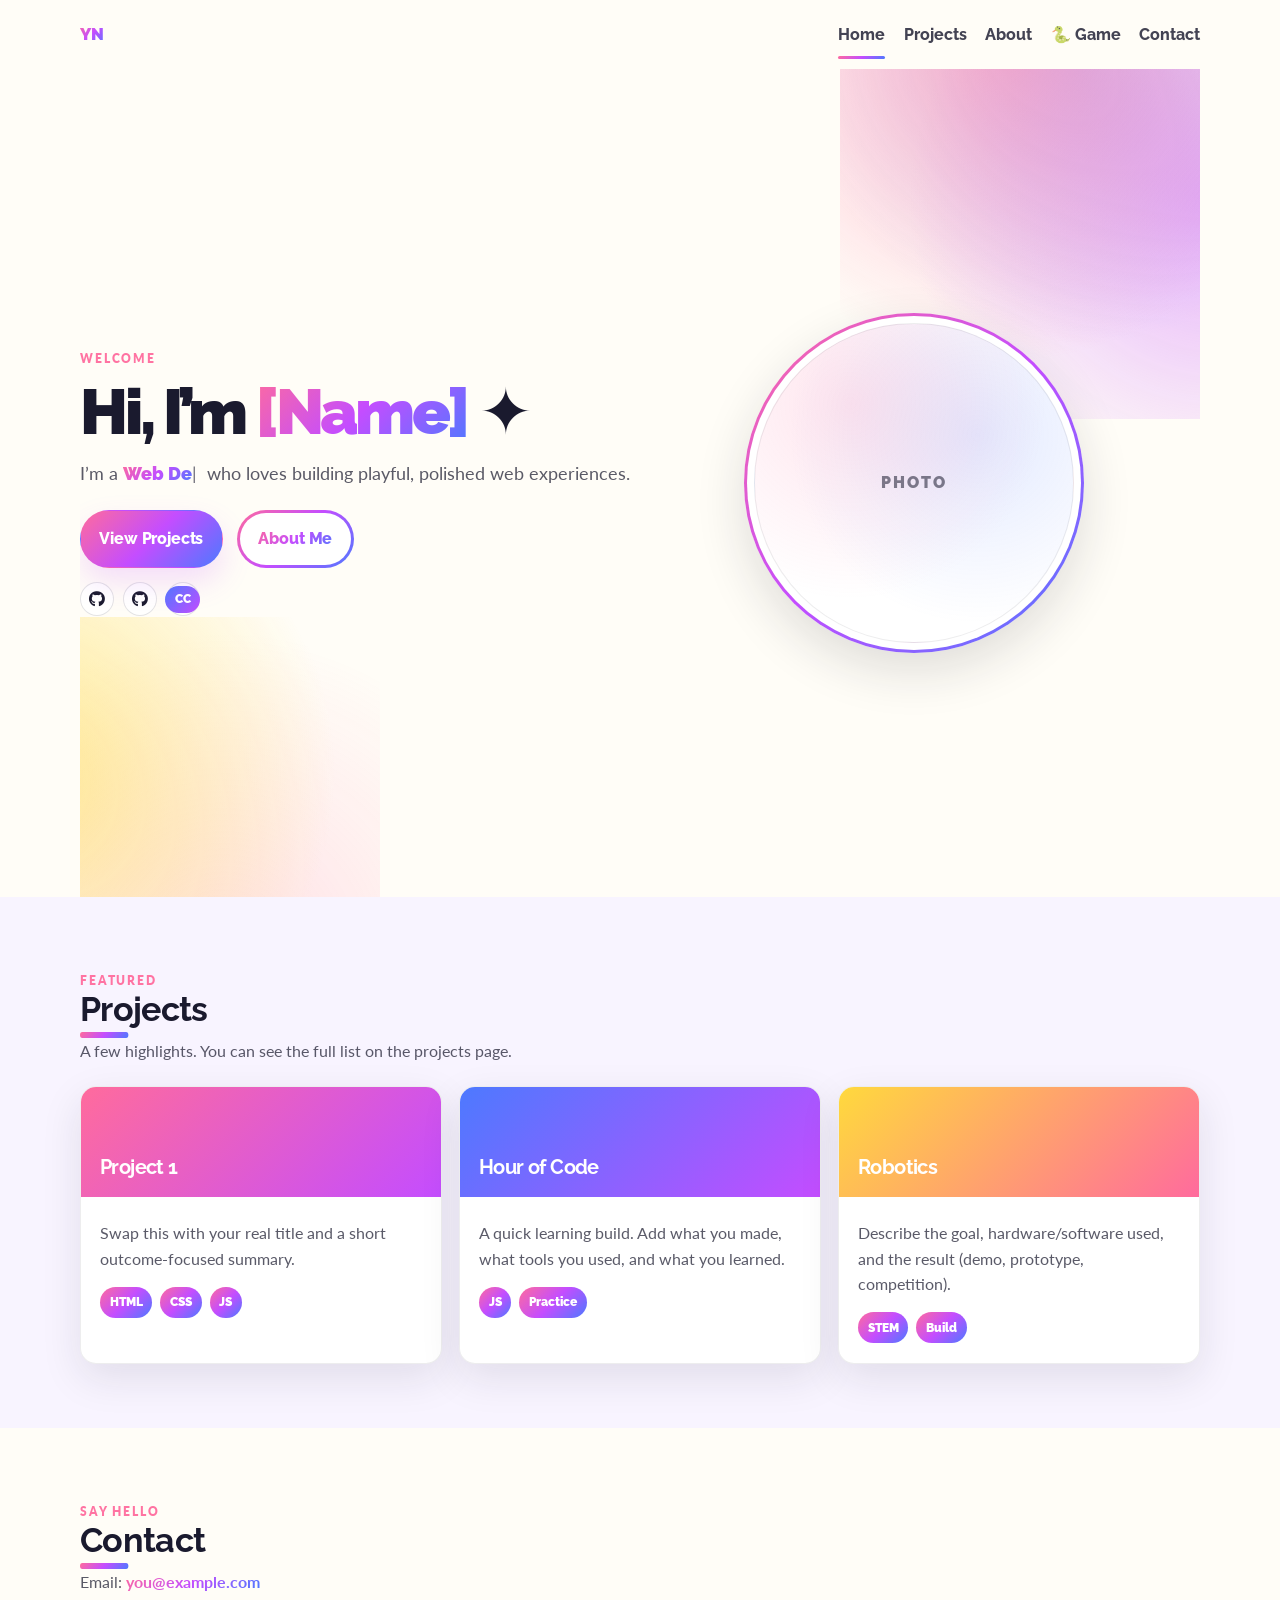
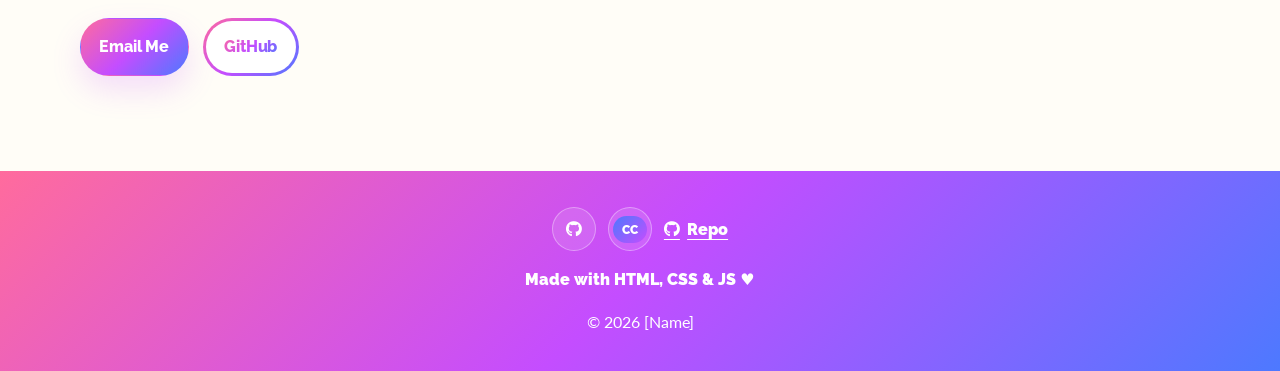
==== index.html @ b38969b9 "Add all required links, fix responsive layout, final polish" ====
<!doctype html>
<html lang="en">
  <head>
    <meta charset="UTF-8" />
    <meta name="viewport" content="width=device-width, initial-scale=1" />
    <meta name="description" content="Personal portfolio website" />
    <title>My Portfolio</title>

    <!-- Google Fonts -->
    <link rel="preconnect" href="https://fonts.googleapis.com" />
    <link rel="preconnect" href="https://fonts.gstatic.com" crossorigin />
    <link
      href="https://fonts.googleapis.com/css2?family=Lato:wght@400;700;900&family=Raleway:wght@700;800;900&display=swap"
      rel="stylesheet"
    />

    <!-- Font Awesome -->
    <link
      rel="stylesheet"
      href="https://cdnjs.cloudflare.com/ajax/libs/font-awesome/6.5.2/css/all.min.css"
      referrerpolicy="no-referrer"
    />

    <link rel="stylesheet" href="./css/style.css" />
    <script src="./js/main.js" defer></script>
  </head>
  <body>
    <a class="skip-link" href="#main">Skip to content</a>

    <header class="site-header">
      <nav class="nav container" aria-label="Primary">
        <a class="brand" href="./index.html" aria-label="Home">
          <span class="brand-mark grad-text">YN</span>
        </a>

        <button
          class="nav-toggle"
          id="navToggle"
          type="button"
          aria-label="Open menu"
          aria-controls="navMenu"
          aria-expanded="false"
        >
          <span class="nav-toggle-lines" aria-hidden="true">
            <span></span><span></span><span></span>
          </span>
        </button>

        <div class="nav-menu" id="navMenu">
          <ul class="nav-links">
            <li><a class="active" href="./index.html#home" aria-current="page">Home</a></li>
            <li><a href="./projects.html">Projects</a></li>
            <li><a href="./about.html">About</a></li>
            <li><a href="./game.html">🐍 Game</a></li>
            <li><a href="./index.html#contact">Contact</a></li>
          </ul>
        </div>
      </nav>
    </header>

    <main id="main">
      <section class="hero container" id="home" aria-label="Hero">
        <div class="blob one" aria-hidden="true"></div>
        <div class="blob two" aria-hidden="true"></div>

        <div>
          <p class="label">Welcome</p>
          <h1>
            <span>Hi, I’m </span><span class="grad-text" id="heroName" data-text="[Name]">[Name]</span><span> ✦</span>
          </h1>

          <p class="hero-subtitle">
            <span class="muted">I’m a </span>
            <span class="typing grad-text" id="typing" data-words='["Student","Web Developer","Creator"]'></span
            ><span class="typing-cursor" aria-hidden="true">|</span>
            <span class="muted"> who loves building playful, polished web experiences.</span>
          </p>

          <div class="hero-actions">
            <a class="button button-primary magnetic" href="./projects.html">View Projects</a>
            <a class="button button-outline magnetic" href="./about.html"><span>About Me</span></a>
          </div>
          <div class="hero-links" aria-label="Quick profile links">
            <a
              class="hero-link"
              href="https://github.com/solmazadg09"
              target="_blank"
              rel="noopener"
              aria-label="GitHub Profile"
            >
              <i class="fa-brands fa-github" aria-hidden="true"></i>
            </a>
            <a
              class="hero-link"
              href="https://github.com/solmazadg09/solmazadg09.github.io-SITE-1101"
              target="_blank"
              rel="noopener"
              aria-label="Repo"
            >
              <i class="fa-brands fa-github" aria-hidden="true"></i>
            </a>
            <a
              class="hero-link"
              href="https://www.codecademy.com/profiles/solmazadg09"
              target="_blank"
              rel="noopener"
              aria-label="Codecademy Profile"
              title="Codecademy Profile"
            >
              <span class="cc-badge" aria-hidden="true">CC</span>
            </a>
          </div>
        </div>

        <div aria-label="Profile photo">
          <div class="ring-photo" role="img" aria-label="Profile photo placeholder">
            <div class="photo-placeholder">Photo</div>
          </div>
        </div>
      </section>

      <section class="section alt" aria-label="Featured projects">
        <div class="container">
          <div class="section-header">
            <p class="label">Featured</p>
            <h2 class="section-title">Projects</h2>
            <p class="muted">A few highlights. You can see the full list on the projects page.</p>
          </div>

          <div class="cards">
            <article class="card">
              <div class="project-hero" style="background: linear-gradient(135deg,#FF6B9D,#C44DFF);">
                <h3>Project 1</h3>
              </div>
              <div class="card-body">
                <p>Swap this with your real title and a short outcome-focused summary.</p>
                <div class="tags" aria-label="Technologies">
                  <span class="tag">HTML</span>
                  <span class="tag">CSS</span>
                  <span class="tag">JS</span>
                </div>
              </div>
            </article>

            <article class="card">
              <div class="project-hero" style="background: linear-gradient(135deg,#4D79FF,#C44DFF);">
                <h3>Hour of Code</h3>
              </div>
              <div class="card-body">
                <p>A quick learning build. Add what you made, what tools you used, and what you learned.</p>
                <div class="tags" aria-label="Technologies">
                  <span class="tag">JS</span>
                  <span class="tag">Practice</span>
                </div>
              </div>
            </article>

            <article class="card">
              <div class="project-hero" style="background: linear-gradient(135deg,#FFD93D,#FF6B9D);">
                <h3>Robotics</h3>
              </div>
              <div class="card-body">
                <p>Describe the goal, hardware/software used, and the result (demo, prototype, competition).</p>
                <div class="tags" aria-label="Technologies">
                  <span class="tag">STEM</span>
                  <span class="tag">Build</span>
                </div>
              </div>
            </article>
          </div>
        </div>
      </section>

      <section class="section" id="contact" aria-label="Contact">
        <div class="container">
          <div class="section-header">
            <p class="label">Say hello</p>
            <h2 class="section-title">Contact</h2>
            <p class="muted">
              Email:
              <a href="mailto:you@example.com" class="grad-text"><strong>you@example.com</strong></a>
            </p>
          </div>

          <div class="hero-actions">
            <a class="button button-primary" href="mailto:you@example.com">Email Me</a>
            <a class="button button-outline" href="https://github.com/solmazadg09" target="_blank" rel="noopener"
              ><span>GitHub</span></a
            >
          </div>
        </div>
      </section>
    </main>

    <footer class="site-footer">
      <div class="container footer-inner">
        <div class="footer-icons" aria-label="Links">
          <a class="footer-icon" href="https://github.com/solmazadg09" target="_blank" rel="noopener" aria-label="GitHub">
            <i class="fa-brands fa-github" aria-hidden="true"></i>
          </a>
          <a
            class="footer-icon"
            href="https://www.codecademy.com/profiles/solmazadg09"
            target="_blank"
            rel="noopener"
            aria-label="Codecademy Profile"
            title="Codecademy Profile"
          >
            <span class="cc-badge" aria-hidden="true">CC</span>
          </a>
          <a
            class="footer-repo"
            href="https://github.com/solmazadg09/solmazadg09.github.io-SITE-1101"
            target="_blank"
            rel="noopener"
            aria-label="Repo"
          >
            <i class="fa-brands fa-github" aria-hidden="true"></i><span>Repo</span>
          </a>
        </div>

        <div class="footer-tagline">Made with HTML, CSS &amp; JS ♥</div>
        <div>© <span id="year">2026</span> [Name]</div>
      </div>
    </footer>
  </body>
</html>
---- css/style.css ----
:root {
  /* Theme (Josh W Comeau-inspired) */
  --bg: #fffdf7;
  --lavender: #f8f4ff;
  --card: #ffffff;
  --text: #1a1a2e;
  --muted: rgba(26, 26, 46, 0.72);
  --border: rgba(26, 26, 46, 0.12);
  --shadow: 0 18px 50px rgba(26, 26, 46, 0.14);
  --shadow-2: 0 24px 70px rgba(26, 26, 46, 0.18);

  --grad: linear-gradient(135deg, #ff6b9d, #c44dff, #4d79ff);
  --yellow: #ffd93d;

  --radius: 16px;
  --radius-lg: 22px;
  --container: 1120px;

  --font-body: "Lato", system-ui, -apple-system, Segoe UI, Roboto, Arial, sans-serif;
  --font-head: "Raleway", system-ui, -apple-system, Segoe UI, Roboto, Arial, sans-serif;
}

*,
*::before,
*::after {
  box-sizing: border-box;
}

html {
  scroll-behavior: smooth;
}

body {
  margin: 0;
  min-height: 100vh;
  display: flex;
  flex-direction: column;
  font-family: var(--font-body);
  font-size: clamp(0.95rem, 1.5vw, 1rem);
  color: var(--text);
  background: var(--bg);
  line-height: 1.6;
  text-rendering: optimizeLegibility;
  animation: pageFadeIn 0.4s ease;
}

main {
  flex: 1;
}

@keyframes pageFadeIn {
  from {
    opacity: 0;
  }
  to {
    opacity: 1;
  }
}

img {
  max-width: 100%;
  display: block;
}

a {
  color: inherit;
  text-decoration: none;
}

code {
  font-family: ui-monospace, SFMono-Regular, Menlo, Monaco, Consolas, "Liberation Mono",
    "Courier New", monospace;
  font-size: 0.95em;
}

.container {
  width: min(100% - 2rem, var(--container));
  margin-inline: auto;
}

.skip-link {
  position: absolute;
  left: 1rem;
  top: 1rem;
  padding: 0.75rem 1rem;
  border-radius: 999px;
  background: #fff;
  border: 1px solid var(--border);
  transform: translateY(-200%);
  transition: transform 160ms ease;
  z-index: 999;
}
.skip-link:focus {
  transform: translateY(0);
  outline: none;
}

/* Shared typography */
h1,
h2,
h3 {
  font-family: var(--font-head);
  line-height: 1.1;
  letter-spacing: -0.02em;
}

.muted {
  color: var(--muted);
}

.label {
  margin: 0;
  text-transform: uppercase;
  letter-spacing: 0.15em;
  font-weight: 800;
  font-size: 0.78rem;
  color: rgba(255, 107, 157, 0.95);
}

.grad-text {
  background: var(--grad);
  -webkit-background-clip: text;
  background-clip: text;
  -webkit-text-fill-color: transparent;
}

.section-title {
  position: relative;
  display: inline-block;
  margin: 0;
  font-size: clamp(1.6rem, 2.8vw, 2.1rem);
}

.section-title::after {
  content: "";
  position: absolute;
  left: 0;
  bottom: -10px;
  width: 62px;
  height: 6px;
  border-radius: 999px;
  background: var(--grad);
  transform-origin: left;
  transform: scaleX(0.78);
  animation: underlinePulse 3.5s ease-in-out infinite;
}

@keyframes underlinePulse {
  0%,
  100% {
    transform: scaleX(0.78);
    filter: saturate(1);
  }
  50% {
    transform: scaleX(1);
    filter: saturate(1.1);
  }
}

/* Navbar */
.site-header {
  position: sticky;
  top: 0;
  z-index: 50;
  background: transparent;
  transition: background 200ms ease, box-shadow 200ms ease;
}

.site-header.scrolled {
  background: rgba(255, 255, 255, 0.92);
  backdrop-filter: blur(10px);
  box-shadow: 0 12px 30px rgba(26, 26, 46, 0.10);
}

.nav {
  display: flex;
  align-items: center;
  justify-content: space-between;
  gap: 1rem;
  padding: 1rem 0;
}

.brand {
  display: inline-flex;
  align-items: center;
  gap: 0.65rem;
  font-family: var(--font-head);
  font-weight: 900;
  letter-spacing: -0.03em;
}

.brand-mark {
  font-weight: 900;
  font-size: 1.05rem;
}

.nav-toggle {
  display: none;
  width: 44px;
  height: 44px;
  border-radius: 12px;
  border: 1px solid var(--border);
  background: rgba(255, 255, 255, 0.72);
  cursor: pointer;
}

.nav-toggle-lines {
  width: 18px;
  height: 12px;
  margin: 0 auto;
  position: relative;
}

.nav-toggle-lines span {
  position: absolute;
  left: 0;
  right: 0;
  height: 2px;
  background: var(--text);
  border-radius: 999px;
  transition: transform 180ms ease, top 180ms ease, opacity 180ms ease;
}

.nav-toggle-lines span:nth-child(1) {
  top: 0;
}
.nav-toggle-lines span:nth-child(2) {
  top: 5px;
}
.nav-toggle-lines span:nth-child(3) {
  top: 10px;
}

.nav-menu {
  display: flex;
  align-items: center;
  gap: 1.25rem;
}

.nav-links {
  list-style: none;
  display: flex;
  gap: 1.15rem;
  padding: 0;
  margin: 0;
}

.nav-links a {
  position: relative;
  display: inline-block;
  padding: 0.35rem 0;
  font-family: var(--font-head);
  font-weight: 750;
  color: rgba(26, 26, 46, 0.82);
}

.nav-links a:hover,
.nav-links a:focus-visible {
  background: var(--grad);
  -webkit-background-clip: text;
  background-clip: text;
  color: transparent;
  -webkit-text-fill-color: transparent;
  outline: none;
}

.nav-links a::after {
  content: "";
  position: absolute;
  left: 0;
  bottom: -6px;
  height: 3px;
  width: 100%;
  border-radius: 999px;
  background: var(--grad);
  transform: scaleX(0);
  transform-origin: left;
  transition: transform 180ms ease;
}

.nav-links a:hover::after,
.nav-links a:focus-visible::after {
  transform: scaleX(1);
}

.nav-links a.active::after {
  transform: scaleX(1);
}

.nav-links a:focus-visible {
  outline: none;
}

/* Buttons */
.button {
  display: inline-flex;
  align-items: center;
  justify-content: center;
  gap: 0.5rem;
  padding: 0.82rem 1.15rem;
  border-radius: 999px;
  border: 1px solid var(--border);
  font-weight: 800;
  letter-spacing: -0.01em;
  transition: transform 140ms ease, box-shadow 140ms ease, background 140ms ease;
  white-space: nowrap;
  font-family: var(--font-head);
}

.button-primary {
  border-color: transparent;
  background: var(--grad);
  color: #fff;
  box-shadow: 0 14px 30px rgba(196, 77, 255, 0.18);
}

.button-primary:hover,
.button-primary:focus-visible {
  transform: translateY(-1px) scale(1.05);
  box-shadow: 0 18px 40px rgba(255, 107, 157, 0.22), 0 0 0 6px rgba(255, 217, 61, 0.20);
  outline: none;
}

.button-outline {
  background: transparent;
  border: 3px solid transparent;
  background:
    linear-gradient(#fff, #fff) padding-box,
    var(--grad) border-box;
  color: transparent;
  position: relative;
}

.button-outline span {
  background: var(--grad);
  -webkit-background-clip: text;
  background-clip: text;
  -webkit-text-fill-color: transparent;
}

.button-outline:hover,
.button-outline:focus-visible {
  background: var(--grad);
  transform: translateY(-1px);
  outline: none;
}

.button-outline:hover span,
.button-outline:focus-visible span {
  -webkit-text-fill-color: #fff;
  color: #fff;
  background: none;
}

/* Sections */
.section {
  padding: clamp(3rem, 5vw, 5rem) 0;
}

.section.alt {
  background: var(--lavender);
}

.section-header {
  margin-bottom: 1.35rem;
}

.section-header p {
  margin: 0.65rem 0 0;
  max-width: 70ch;
}

/* Hero */
.hero {
  position: relative;
  min-height: calc(100vh - 72px);
  display: grid;
  grid-template-columns: 1.15fr 0.85fr;
  align-items: center;
  gap: 3rem;
  padding: 3.5rem 0;
  overflow: hidden;
}

.hero h1 {
  margin: 0.5rem 0 0.75rem;
  font-size: clamp(2.6rem, 5vw, 4.4rem);
  font-weight: 900;
  letter-spacing: -0.05em;
}

.typing {
  font-family: var(--font-head);
  font-weight: 900;
}

.typing-cursor {
  display: inline-block;
  width: 1ch;
  color: rgba(26, 26, 46, 0.65);
  animation: blink 1s step-end infinite;
}

@keyframes blink {
  50% {
    opacity: 0;
  }
}

.hero-subtitle {
  margin: 0 0 1.25rem;
  font-size: 1.1rem;
  max-width: 62ch;
}

.hero-actions {
  display: flex;
  gap: 0.9rem;
  flex-wrap: wrap;
  margin-top: 1.4rem;
}

.hero-links {
  margin-top: 0.9rem;
  display: inline-flex;
  align-items: center;
  gap: 0.55rem;
}

.hero-link {
  width: 34px;
  height: 34px;
  border-radius: 999px;
  display: inline-grid;
  place-items: center;
  border: 1px solid var(--border);
  background: rgba(255, 255, 255, 0.88);
  transition: transform 140ms ease, box-shadow 140ms ease;
}

.hero-link:hover,
.hero-link:focus-visible {
  transform: translateY(-1px);
  box-shadow: 0 8px 20px rgba(26, 26, 46, 0.16);
  outline: none;
}

.ring-photo {
  width: min(340px, 80vw);
  aspect-ratio: 1 / 1;
  border-radius: 999px;
  border: 3px solid transparent;
  background:
    linear-gradient(#fff, #fff) padding-box,
    var(--grad) border-box;
  box-shadow: var(--shadow);
  overflow: hidden;
  display: grid;
  place-items: center;
}

.ring-photo .photo-placeholder {
  width: calc(100% - 14px);
  height: calc(100% - 14px);
  border-radius: 999px;
  background: radial-gradient(circle at 30% 25%, rgba(255, 107, 157, 0.18), transparent 60%),
    radial-gradient(circle at 70% 35%, rgba(77, 121, 255, 0.16), transparent 62%),
    #fff;
  border: 1px solid rgba(26, 26, 46, 0.08);
  display: grid;
  place-items: center;
  font-family: var(--font-head);
  font-weight: 900;
  letter-spacing: 0.12em;
  text-transform: uppercase;
  color: rgba(26, 26, 46, 0.55);
}

.blob {
  position: absolute;
  width: 540px;
  height: 540px;
  filter: blur(0.2px);
  opacity: 0.9;
  z-index: -1;
  animation: blobMorph 14s ease-in-out infinite, blobDrift 18s ease-in-out infinite;
}

.blob.one {
  top: -190px;
  right: -180px;
  background: radial-gradient(circle at 30% 30%, rgba(255, 107, 157, 0.55), transparent 60%),
    radial-gradient(circle at 70% 60%, rgba(196, 77, 255, 0.48), transparent 62%),
    radial-gradient(circle at 45% 35%, rgba(77, 121, 255, 0.30), transparent 60%);
}

.blob.two {
  bottom: -240px;
  left: -220px;
  width: 520px;
  height: 520px;
  background: radial-gradient(circle at 30% 30%, rgba(255, 217, 61, 0.60), transparent 62%),
    radial-gradient(circle at 70% 65%, rgba(255, 107, 157, 0.22), transparent 65%);
  animation-duration: 16s, 22s;
}

@keyframes blobMorph {
  0% {
    border-radius: 42% 58% 50% 50% / 46% 46% 54% 54%;
  }
  33% {
    border-radius: 58% 42% 62% 38% / 42% 56% 44% 58%;
  }
  66% {
    border-radius: 44% 56% 38% 62% / 60% 40% 60% 40%;
  }
  100% {
    border-radius: 42% 58% 50% 50% / 46% 46% 54% 54%;
  }
}

@keyframes blobDrift {
  0%,
  100% {
    transform: translate3d(0, 0, 0) rotate(0deg);
  }
  50% {
    transform: translate3d(18px, -10px, 0) rotate(6deg);
  }
}

/* Cards + pills */
.cards {
  display: grid;
  grid-template-columns: repeat(3, minmax(0, 1fr));
  gap: 1.1rem;
}

.card {
  background: var(--card);
  border-radius: var(--radius);
  box-shadow: 0 14px 40px rgba(26, 26, 46, 0.10);
  border: 1px solid rgba(26, 26, 46, 0.08);
  overflow: hidden;
  position: relative;
  transition: transform 160ms ease, box-shadow 160ms ease;
}

.card::before {
  content: "";
  position: absolute;
  inset: 0;
  pointer-events: none;
  opacity: 0;
  transition: opacity 180ms ease;
  background: radial-gradient(
    circle at var(--mouse-x, 50%) var(--mouse-y, 50%),
    rgba(255, 107, 157, 0.15),
    transparent 60%
  );
}

.card:hover::before {
  opacity: 1;
}

.card:hover {
  transform: translateY(-8px);
  box-shadow: var(--shadow-2);
}

.card-body {
  padding: 1.1rem 1.2rem 1.25rem;
}

.card h3 {
  margin: 0 0 0.35rem;
}

.card p {
  margin: 0.35rem 0 0.95rem;
  color: var(--muted);
}

.project-hero {
  padding: 1.2rem;
  color: #fff;
  position: relative;
  min-height: 110px;
  display: flex;
  align-items: flex-end;
}

.project-hero h3 {
  margin: 0;
  font-size: 1.25rem;
  letter-spacing: -0.03em;
}

.tags {
  display: flex;
  gap: 0.5rem;
  flex-wrap: wrap;
}

.tag {
  display: inline-flex;
  align-items: center;
  padding: 0.35rem 0.6rem;
  border-radius: 999px;
  color: #fff;
  font-weight: 900;
  font-family: var(--font-head);
  font-size: 0.78rem;
  background: var(--grad);
}

/* About layout */
.two-col {
  display: grid;
  grid-template-columns: 1.5fr 1fr;
  gap: 2rem;
  align-items: start;
}

.skills-grid {
  display: grid;
  grid-template-columns: repeat(3, minmax(0, 1fr));
  gap: 0.6rem;
  margin-top: 1rem;
}

.skill-pill {
  position: relative;
  overflow: hidden;
  padding: 0.55rem 0.7rem;
  border-radius: 999px;
  color: #fff;
  font-family: var(--font-head);
  font-weight: 900;
  font-size: 0.82rem;
  text-align: center;
  background: var(--grad);
}

.skill-pill::after {
  content: "";
  position: absolute;
  inset: -40% -60%;
  background: linear-gradient(120deg, transparent, rgba(255, 255, 255, 0.55), transparent);
  transform: translateX(-120%);
  opacity: 0;
}

.skill-pill:hover::after {
  opacity: 1;
  animation: shimmer 650ms ease-out forwards;
}

@keyframes shimmer {
  to {
    transform: translateX(120%);
  }
}

/* Scroll reveal */
.reveal {
  opacity: 0;
  transform: translateY(30px);
  transition: opacity 700ms ease, transform 700ms ease;
  will-change: opacity, transform;
}

.reveal.in-view {
  opacity: 1;
  transform: translateY(0);
}

.timeline {
  margin-top: 1.25rem;
  padding: 1rem 0.5rem 0.25rem;
}

.timeline-track {
  position: relative;
  height: 6px;
  border-radius: 999px;
  background: var(--grad);
}

.timeline-steps {
  display: grid;
  grid-template-columns: repeat(3, minmax(0, 1fr));
  margin-top: 0.9rem;
  gap: 0.75rem;
  text-align: center;
}

.timeline-dot {
  width: 14px;
  height: 14px;
  border-radius: 999px;
  background: #fff;
  border: 3px solid transparent;
  background:
    linear-gradient(#fff, #fff) padding-box,
    var(--grad) border-box;
  margin: -10px auto 0;
}

/* Game */
.game-shell {
  margin-top: 1.25rem;
  border-radius: var(--radius-lg);
  border: 1px solid rgba(26, 26, 46, 0.10);
  background: #fff;
  padding: 1.1rem;
  box-shadow: 0 18px 55px rgba(26, 26, 46, 0.12);
}

.game-topbar {
  display: flex;
  align-items: center;
  justify-content: space-between;
  gap: 0.75rem;
  flex-wrap: wrap;
  margin-bottom: 0.85rem;
}

.game-stat {
  display: inline-flex;
  align-items: baseline;
  gap: 0.5rem;
  padding: 0.55rem 0.75rem;
  border-radius: 999px;
  border: 1px solid rgba(26, 26, 46, 0.10);
  background: rgba(248, 244, 255, 0.9);
}

.canvas-wrap {
  position: relative;
  width: 100%;
  display: grid;
  place-items: center;
}

#gameCanvas {
  width: min(520px, 100%);
  height: auto;
  border-radius: 18px;
  border: 1px solid rgba(26, 26, 46, 0.12);
  background: #fffdf7;
}

.game-overlay {
  position: absolute;
  inset: 0;
  display: grid;
  place-items: center;
  padding: 1rem;
  background: rgba(255, 253, 247, 0.72);
  backdrop-filter: blur(10px);
  border-radius: 18px;
}

.overlay-card {
  width: min(520px, 100%);
  border-radius: var(--radius-lg);
  border: 1px solid rgba(26, 26, 46, 0.10);
  background: #fff;
  box-shadow: var(--shadow);
  padding: 1.25rem;
}

.overlay-card h3 {
  margin: 0.35rem 0 0.6rem;
}

.game-quote {
  margin-top: 0.75rem;
  font-size: 1.05rem;
}

.game-score {
  font-family: var(--font-head);
  font-weight: 900;
  letter-spacing: -0.03em;
}

.overlay-title {
  font-size: 1.6rem;
}

.overlay-sub {
  margin: 0.35rem 0;
}

.overlay-actions {
  margin-top: 1rem;
  display: flex;
  gap: 0.75rem;
  flex-wrap: wrap;
}

/* Footer */
.site-footer {
  background: var(--grad);
  color: #fff;
  padding: 2.25rem 0;
  margin-top: 2rem;
}

.footer-inner {
  display: grid;
  gap: 1rem;
  text-align: center;
  justify-items: center;
}

.footer-icons {
  display: inline-flex;
  align-items: center;
  gap: 0.75rem;
}

.footer-icon {
  width: 44px;
  height: 44px;
  display: inline-grid;
  place-items: center;
  border-radius: 999px;
  border: 1px solid rgba(255, 255, 255, 0.35);
  background: rgba(255, 255, 255, 0.12);
  color: #fff;
  transition: transform 140ms ease, background 140ms ease;
}

.footer-icon:hover,
.footer-icon:focus-visible {
  transform: scale(1.08);
  background: rgba(255, 255, 255, 0.18);
  outline: none;
}

.cc-badge {
  font-family: var(--font-head);
  font-weight: 900;
  letter-spacing: -0.03em;
  display: inline-flex;
  align-items: center;
  justify-content: center;
  min-width: 30px;
  padding: 0.2rem 0.6rem;
  border-radius: 999px;
  color: #fff;
  background: linear-gradient(135deg, #4d79ff, #c44dff);
  font-size: 0.78rem;
}

.footer-repo {
  display: inline-flex;
  align-items: center;
  gap: 0.45rem;
  font-weight: 900;
  font-family: var(--font-head);
  text-decoration: underline;
  text-underline-offset: 4px;
}

.footer-tagline {
  font-family: var(--font-head);
  font-weight: 900;
}

/* Responsive */
@media (max-width: 1023px) {
  .cards {
    grid-template-columns: repeat(2, minmax(0, 1fr));
  }

  .two-col {
    grid-template-columns: 1fr;
  }

  .skills-grid {
    grid-template-columns: repeat(2, minmax(0, 1fr));
  }
}

@media (max-width: 768px) {
  .nav-toggle {
    display: inline-flex;
    align-items: center;
    justify-content: center;
  }

  .nav-menu {
    position: absolute;
    left: 0;
    right: 0;
    top: 100%;
    background: rgba(255, 255, 255, 0.95);
    backdrop-filter: blur(12px);
    border-bottom: 1px solid rgba(26, 26, 46, 0.10);
    box-shadow: 0 16px 40px rgba(26, 26, 46, 0.10);
    padding: 0.9rem 1rem 1.1rem;
    display: grid;
    gap: 0.8rem;
    transform-origin: top;
    transform: translateY(-10px);
    opacity: 0;
    pointer-events: none;
    transition: transform 180ms ease, opacity 180ms ease;
  }

  .nav-menu.open {
    transform: translateY(0);
    opacity: 1;
    pointer-events: auto;
  }

  .nav-links {
    flex-direction: column;
    gap: 0.65rem;
  }

  .cards {
    grid-template-columns: 1fr;
  }

  .hero {
    grid-template-columns: 1fr;
    padding: 2.5rem 0 3rem;
    min-height: auto;
  }

  .hero-actions .button {
    width: 100%;
  }

  .blob {
    display: none;
  }
}

@media (prefers-reduced-motion: reduce) {
  * {
    transition: none !important;
    animation: none !important;
    scroll-behavior: auto !important;
  }
}
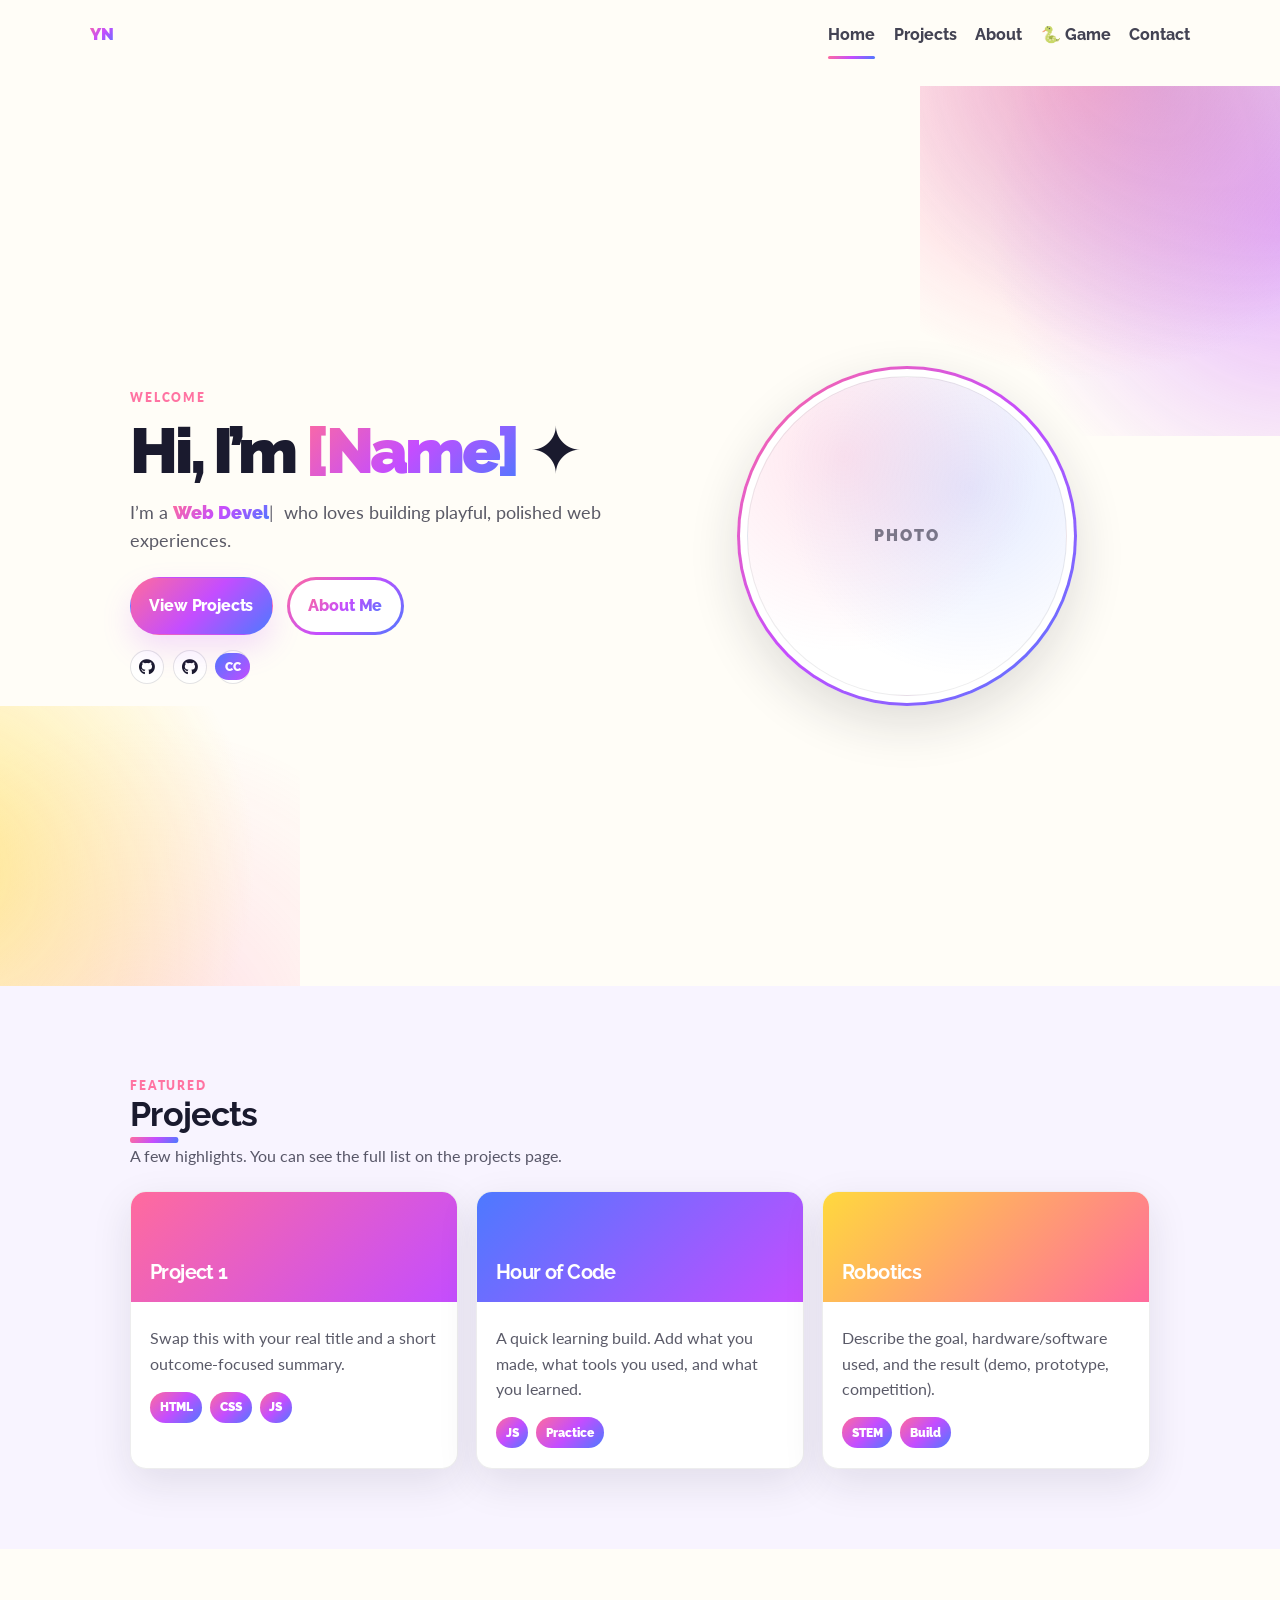
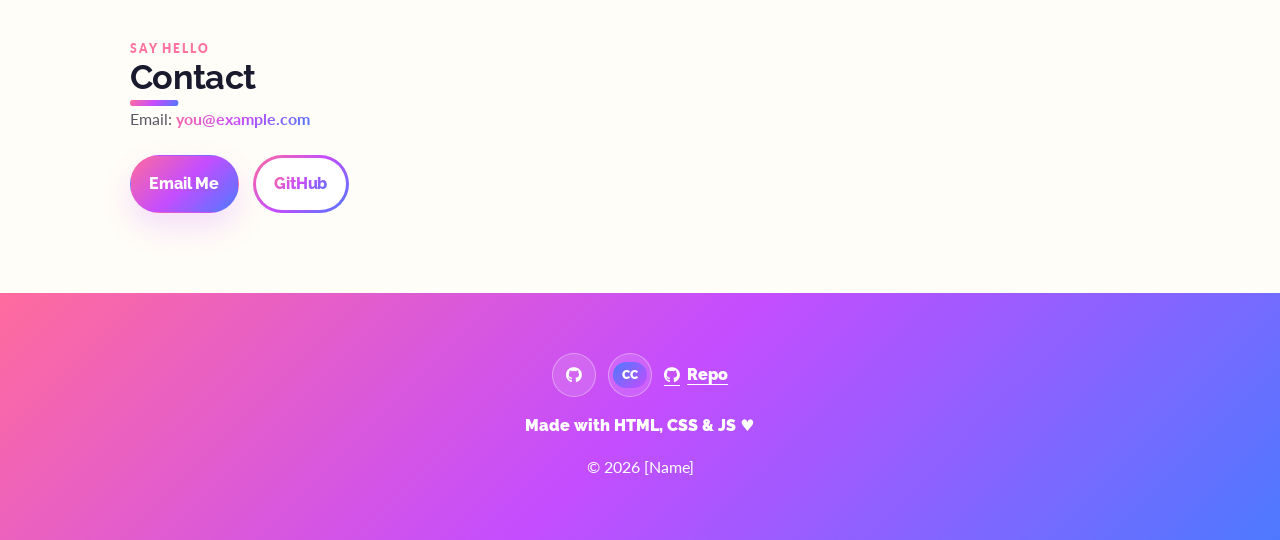
==== commit b99d61cd: "Fix full-width layout, redesign game page UI, global CSS consistency" ====
--- a/index.html
+++ b/index.html
@@ -28,93 +28,97 @@
     <a class="skip-link" href="#main">Skip to content</a>
 
     <header class="site-header">
-      <nav class="nav container" aria-label="Primary">
-        <a class="brand" href="./index.html" aria-label="Home">
-          <span class="brand-mark grad-text">YN</span>
-        </a>
-
-        <button
-          class="nav-toggle"
-          id="navToggle"
-          type="button"
-          aria-label="Open menu"
-          aria-controls="navMenu"
-          aria-expanded="false"
-        >
-          <span class="nav-toggle-lines" aria-hidden="true">
-            <span></span><span></span><span></span>
-          </span>
-        </button>
-
-        <div class="nav-menu" id="navMenu">
-          <ul class="nav-links">
-            <li><a class="active" href="./index.html#home" aria-current="page">Home</a></li>
-            <li><a href="./projects.html">Projects</a></li>
-            <li><a href="./about.html">About</a></li>
-            <li><a href="./game.html">🐍 Game</a></li>
-            <li><a href="./index.html#contact">Contact</a></li>
-          </ul>
+      <nav class="nav" aria-label="Primary">
+        <div class="container nav-inner">
+          <a class="brand" href="./index.html" aria-label="Home">
+            <span class="brand-mark grad-text">YN</span>
+          </a>
+
+          <button
+            class="nav-toggle"
+            id="navToggle"
+            type="button"
+            aria-label="Open menu"
+            aria-controls="navMenu"
+            aria-expanded="false"
+          >
+            <span class="nav-toggle-lines" aria-hidden="true">
+              <span></span><span></span><span></span>
+            </span>
+          </button>
+
+          <div class="nav-menu" id="navMenu">
+            <ul class="nav-links">
+              <li><a class="active" href="./index.html#home" aria-current="page">Home</a></li>
+              <li><a href="./projects.html">Projects</a></li>
+              <li><a href="./about.html">About</a></li>
+              <li><a href="./game.html">🐍 Game</a></li>
+              <li><a href="./index.html#contact">Contact</a></li>
+            </ul>
+          </div>
         </div>
       </nav>
     </header>
 
     <main id="main">
-      <section class="hero container" id="home" aria-label="Hero">
+      <section class="hero" id="home" aria-label="Hero">
         <div class="blob one" aria-hidden="true"></div>
         <div class="blob two" aria-hidden="true"></div>
 
-        <div>
-          <p class="label">Welcome</p>
-          <h1>
-            <span>Hi, I’m </span><span class="grad-text" id="heroName" data-text="[Name]">[Name]</span><span> ✦</span>
-          </h1>
-
-          <p class="hero-subtitle">
-            <span class="muted">I’m a </span>
-            <span class="typing grad-text" id="typing" data-words='["Student","Web Developer","Creator"]'></span
-            ><span class="typing-cursor" aria-hidden="true">|</span>
-            <span class="muted"> who loves building playful, polished web experiences.</span>
-          </p>
-
-          <div class="hero-actions">
-            <a class="button button-primary magnetic" href="./projects.html">View Projects</a>
-            <a class="button button-outline magnetic" href="./about.html"><span>About Me</span></a>
-          </div>
-          <div class="hero-links" aria-label="Quick profile links">
-            <a
-              class="hero-link"
-              href="https://github.com/solmazadg09"
-              target="_blank"
-              rel="noopener"
-              aria-label="GitHub Profile"
-            >
-              <i class="fa-brands fa-github" aria-hidden="true"></i>
-            </a>
-            <a
-              class="hero-link"
-              href="https://github.com/solmazadg09/solmazadg09.github.io-SITE-1101"
-              target="_blank"
-              rel="noopener"
-              aria-label="Repo"
-            >
-              <i class="fa-brands fa-github" aria-hidden="true"></i>
-            </a>
-            <a
-              class="hero-link"
-              href="https://www.codecademy.com/profiles/solmazadg09"
-              target="_blank"
-              rel="noopener"
-              aria-label="Codecademy Profile"
-              title="Codecademy Profile"
-            >
-              <span class="cc-badge" aria-hidden="true">CC</span>
-            </a>
-          </div>
-        </div>
-
-        <div aria-label="Profile photo">
-          <div class="ring-photo" role="img" aria-label="Profile photo placeholder">
-            <div class="photo-placeholder">Photo</div>
+        <div class="container hero-inner">
+          <div>
+            <p class="label">Welcome</p>
+            <h1>
+              <span>Hi, I’m </span><span class="grad-text" id="heroName" data-text="[Name]">[Name]</span><span> ✦</span>
+            </h1>
+
+            <p class="hero-subtitle">
+              <span class="muted">I’m a </span>
+              <span class="typing grad-text" id="typing" data-words='["Student","Web Developer","Creator"]'></span
+              ><span class="typing-cursor" aria-hidden="true">|</span>
+              <span class="muted"> who loves building playful, polished web experiences.</span>
+            </p>
+
+            <div class="hero-actions">
+              <a class="button button-primary magnetic" href="./projects.html">View Projects</a>
+              <a class="button button-outline magnetic" href="./about.html"><span>About Me</span></a>
+            </div>
+            <div class="hero-links" aria-label="Quick profile links">
+              <a
+                class="hero-link"
+                href="https://github.com/solmazadg09"
+                target="_blank"
+                rel="noopener"
+                aria-label="GitHub Profile"
+              >
+                <i class="fa-brands fa-github" aria-hidden="true"></i>
+              </a>
+              <a
+                class="hero-link"
+                href="https://github.com/solmazadg09/solmazadg09.github.io-SITE-1101"
+                target="_blank"
+                rel="noopener"
+                aria-label="Repo"
+              >
+                <i class="fa-brands fa-github" aria-hidden="true"></i>
+              </a>
+              <a
+                class="hero-link"
+                href="https://www.codecademy.com/profiles/solmazadg09"
+                target="_blank"
+                rel="noopener"
+                aria-label="Codecademy Profile"
+                title="Codecademy Profile"
+              >
+                <span class="cc-badge" aria-hidden="true">CC</span>
+              </a>
+            </div>
+          </div>
+
+          <div aria-label="Profile photo">
+            <div class="ring-photo" role="img" aria-label="Profile photo placeholder">
+              <div class="photo-placeholder">Photo</div>
+            </div>
           </div>
         </div>
       </section>
--- a/css/style.css
+++ b/css/style.css
@@ -1,15 +1,22 @@
 :root {
+  --grad-1: #FF6B9D;
+  --grad-2: #C44DFF;
+  --grad-3: #4D79FF;
+  --grad-main: linear-gradient(135deg, #FF6B9D, #C44DFF, #4D79FF);
+  --bg-main: #FFFDF7;
+  --text-dark: #1A1A2E;
+
   /* Theme (Josh W Comeau-inspired) */
-  --bg: #fffdf7;
+  --bg: var(--bg-main);
   --lavender: #f8f4ff;
   --card: #ffffff;
-  --text: #1a1a2e;
+  --text: var(--text-dark);
   --muted: rgba(26, 26, 46, 0.72);
   --border: rgba(26, 26, 46, 0.12);
   --shadow: 0 18px 50px rgba(26, 26, 46, 0.14);
   --shadow-2: 0 24px 70px rgba(26, 26, 46, 0.18);
 
-  --grad: linear-gradient(135deg, #ff6b9d, #c44dff, #4d79ff);
+  --grad: var(--grad-main);
   --yellow: #ffd93d;
 
   --radius: 16px;
@@ -27,11 +34,18 @@
 }
 
 html {
+  margin: 0;
+  padding: 0;
+  width: 100%;
   scroll-behavior: smooth;
+  overflow-x: hidden;
 }
 
 body {
   margin: 0;
+  padding: 0;
+  width: 100%;
+  overflow-x: hidden;
   min-height: 100vh;
   display: flex;
   flex-direction: column;
@@ -46,6 +60,8 @@
 
 main {
   flex: 1;
+  width: 100%;
+  padding-top: 86px;
 }
 
 @keyframes pageFadeIn {
@@ -74,8 +90,17 @@
 }
 
 .container {
-  width: min(100% - 2rem, var(--container));
-  margin-inline: auto;
+  max-width: 1100px;
+  width: 100%;
+  margin: 0 auto;
+  padding: 0 40px;
+  box-sizing: border-box;
+}
+
+section {
+  width: 100%;
+  box-sizing: border-box;
+  padding: 80px 0;
 }
 
 .skip-link {
@@ -159,8 +184,11 @@
 
 /* Navbar */
 .site-header {
-  position: sticky;
+  position: fixed;
   top: 0;
+  left: 0;
+  width: 100%;
+  box-sizing: border-box;
   z-index: 50;
   background: transparent;
   transition: background 200ms ease, box-shadow 200ms ease;
@@ -173,6 +201,10 @@
 }
 
 .nav {
+  width: 100%;
+}
+
+.nav-inner {
   display: flex;
   align-items: center;
   justify-content: space-between;
@@ -354,7 +386,7 @@
 
 /* Sections */
 .section {
-  padding: clamp(3rem, 5vw, 5rem) 0;
+  padding: 80px 0;
 }
 
 .section.alt {
@@ -373,13 +405,20 @@
 /* Hero */
 .hero {
   position: relative;
-  min-height: calc(100vh - 72px);
+  width: 100vw;
+  min-height: 100vh;
+  margin-left: 0;
+  display: flex;
+  align-items: center;
+  padding: 80px 0;
+  overflow: hidden;
+}
+
+.hero-inner {
   display: grid;
   grid-template-columns: 1.15fr 0.85fr;
   align-items: center;
   gap: 3rem;
-  padding: 3.5rem 0;
-  overflow: hidden;
 }
 
 .hero h1 {
@@ -709,105 +748,118 @@
 }
 
 /* Game */
+.game-page {
+  background: var(--bg-main);
+}
+
+.game-page-head {
+  text-align: center;
+  padding-top: 60px;
+  margin-bottom: 1.25rem;
+}
+
+.game-title {
+  margin: 0;
+  font-size: clamp(2.1rem, 4vw, 3rem);
+}
+
 .game-shell {
-  margin-top: 1.25rem;
-  border-radius: var(--radius-lg);
-  border: 1px solid rgba(26, 26, 46, 0.10);
+  display: flex;
+  justify-content: center;
+  align-items: center;
+  padding: 40px 20px;
+}
+
+.game-card {
   background: #fff;
-  padding: 1.1rem;
-  box-shadow: 0 18px 55px rgba(26, 26, 46, 0.12);
+  border-radius: 24px;
+  box-shadow: 0 20px 60px rgba(196, 77, 255, 0.15), 0 8px 24px rgba(255, 107, 157, 0.1);
+  padding: 24px;
+  display: inline-block;
 }
 
 .game-topbar {
   display: flex;
-  align-items: center;
-  justify-content: space-between;
-  gap: 0.75rem;
-  flex-wrap: wrap;
-  margin-bottom: 0.85rem;
+  justify-content: center;
+  gap: 16px;
+  margin-bottom: 14px;
 }
 
 .game-stat {
-  display: inline-flex;
-  align-items: baseline;
-  gap: 0.5rem;
-  padding: 0.55rem 0.75rem;
-  border-radius: 999px;
-  border: 1px solid rgba(26, 26, 46, 0.10);
-  background: rgba(248, 244, 255, 0.9);
+  background: linear-gradient(135deg, var(--grad-1), var(--grad-2));
+  color: #fff;
+  font-family: var(--font-head);
+  font-size: 1rem;
+  font-weight: 700;
+  padding: 8px 24px;
+  border-radius: 50px;
+  min-width: 120px;
+  text-align: center;
 }
 
 .canvas-wrap {
-  position: relative;
-  width: 100%;
-  display: grid;
-  place-items: center;
+  width: 400px;
+  max-width: 90vw;
+  margin: 0 auto;
 }
 
 #gameCanvas {
-  width: min(520px, 100%);
+  width: 400px;
+  max-width: 90vw;
   height: auto;
-  border-radius: 18px;
+  display: block;
+  border-radius: 16px;
   border: 1px solid rgba(26, 26, 46, 0.12);
-  background: #fffdf7;
-}
-
-.game-overlay {
-  position: absolute;
-  inset: 0;
-  display: grid;
-  place-items: center;
-  padding: 1rem;
-  background: rgba(255, 253, 247, 0.72);
-  backdrop-filter: blur(10px);
-  border-radius: 18px;
-}
-
-.overlay-card {
-  width: min(520px, 100%);
-  border-radius: var(--radius-lg);
-  border: 1px solid rgba(26, 26, 46, 0.10);
   background: #fff;
-  box-shadow: var(--shadow);
-  padding: 1.25rem;
-}
-
-.overlay-card h3 {
-  margin: 0.35rem 0 0.6rem;
-}
-
-.game-quote {
-  margin-top: 0.75rem;
-  font-size: 1.05rem;
-}
-
-.game-score {
-  font-family: var(--font-head);
-  font-weight: 900;
-  letter-spacing: -0.03em;
-}
-
-.overlay-title {
-  font-size: 1.6rem;
-}
-
-.overlay-sub {
-  margin: 0.35rem 0;
-}
-
-.overlay-actions {
-  margin-top: 1rem;
+}
+
+.game-actions {
   display: flex;
-  gap: 0.75rem;
-  flex-wrap: wrap;
+  justify-content: center;
+  margin-top: 18px;
+}
+
+.game-cta {
+  background: var(--grad-main);
+  color: #fff;
+  border: none;
+  border-radius: 50px;
+  padding: 14px 48px;
+  font-size: 1.1rem;
+  font-weight: 700;
+  font-family: var(--font-head);
+  cursor: pointer;
+  letter-spacing: 0.05em;
+  box-shadow: 0 8px 24px rgba(196, 77, 255, 0.4);
+  transition: transform 0.2s, box-shadow 0.2s;
+}
+
+.game-cta:hover,
+.game-cta:focus-visible {
+  transform: translateY(-3px) scale(1.04);
+  box-shadow: 0 12px 32px rgba(196, 77, 255, 0.55);
+  outline: none;
+}
+
+.game-cta:active {
+  transform: translateY(0) scale(0.98);
+}
+
+.game-hint {
+  color: #888;
+  font-size: 0.85rem;
+  text-align: center;
+  margin: 14px 0 0;
 }
 
 /* Footer */
 .site-footer {
+  width: 100%;
   background: var(--grad);
   color: #fff;
-  padding: 2.25rem 0;
-  margin-top: 2rem;
+  margin: 0;
+  padding: 60px 40px;
+  box-sizing: border-box;
 }
 
 .footer-inner {
@@ -888,6 +940,10 @@
 }
 
 @media (max-width: 768px) {
+  .container {
+    padding: 0 20px;
+  }
+
   .nav-toggle {
     display: inline-flex;
     align-items: center;
@@ -929,9 +985,12 @@
   }
 
   .hero {
+    min-height: auto;
+  }
+
+  .hero-inner {
     grid-template-columns: 1fr;
     padding: 2.5rem 0 3rem;
-    min-height: auto;
   }
 
   .hero-actions .button {
@@ -940,6 +999,10 @@
 
   .blob {
     display: none;
+  }
+
+  .site-footer {
+    padding: 60px 20px;
   }
 }
 
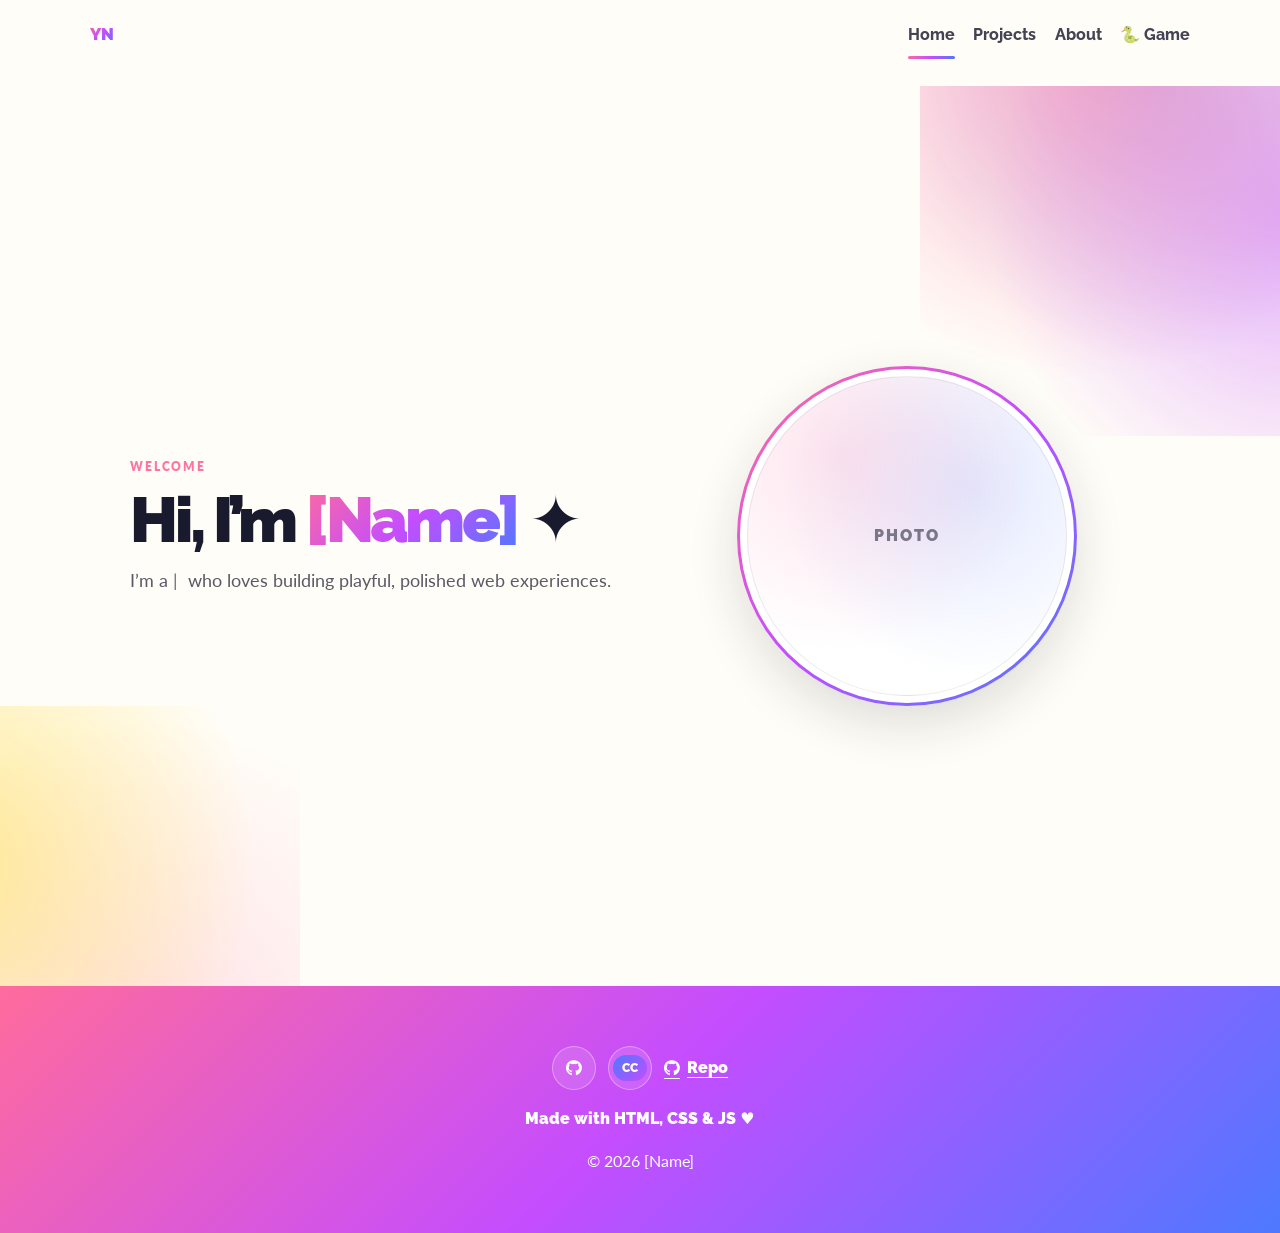
==== commit 26f962ab: "Re-design projects page" ====
--- a/index.html
+++ b/index.html
@@ -53,7 +53,6 @@
               <li><a href="./projects.html">Projects</a></li>
               <li><a href="./about.html">About</a></li>
               <li><a href="./game.html">🐍 Game</a></li>
-              <li><a href="./index.html#contact">Contact</a></li>
             </ul>
           </div>
         </div>
@@ -78,119 +77,12 @@
               ><span class="typing-cursor" aria-hidden="true">|</span>
               <span class="muted"> who loves building playful, polished web experiences.</span>
             </p>
-
-            <div class="hero-actions">
-              <a class="button button-primary magnetic" href="./projects.html">View Projects</a>
-              <a class="button button-outline magnetic" href="./about.html"><span>About Me</span></a>
-            </div>
-            <div class="hero-links" aria-label="Quick profile links">
-              <a
-                class="hero-link"
-                href="https://github.com/solmazadg09"
-                target="_blank"
-                rel="noopener"
-                aria-label="GitHub Profile"
-              >
-                <i class="fa-brands fa-github" aria-hidden="true"></i>
-              </a>
-              <a
-                class="hero-link"
-                href="https://github.com/solmazadg09/solmazadg09.github.io-SITE-1101"
-                target="_blank"
-                rel="noopener"
-                aria-label="Repo"
-              >
-                <i class="fa-brands fa-github" aria-hidden="true"></i>
-              </a>
-              <a
-                class="hero-link"
-                href="https://www.codecademy.com/profiles/solmazadg09"
-                target="_blank"
-                rel="noopener"
-                aria-label="Codecademy Profile"
-                title="Codecademy Profile"
-              >
-                <span class="cc-badge" aria-hidden="true">CC</span>
-              </a>
-            </div>
           </div>
 
           <div aria-label="Profile photo">
             <div class="ring-photo" role="img" aria-label="Profile photo placeholder">
               <div class="photo-placeholder">Photo</div>
             </div>
-          </div>
-        </div>
-      </section>
-
-      <section class="section alt" aria-label="Featured projects">
-        <div class="container">
-          <div class="section-header">
-            <p class="label">Featured</p>
-            <h2 class="section-title">Projects</h2>
-            <p class="muted">A few highlights. You can see the full list on the projects page.</p>
-          </div>
-
-          <div class="cards">
-            <article class="card">
-              <div class="project-hero" style="background: linear-gradient(135deg,#FF6B9D,#C44DFF);">
-                <h3>Project 1</h3>
-              </div>
-              <div class="card-body">
-                <p>Swap this with your real title and a short outcome-focused summary.</p>
-                <div class="tags" aria-label="Technologies">
-                  <span class="tag">HTML</span>
-                  <span class="tag">CSS</span>
-                  <span class="tag">JS</span>
-                </div>
-              </div>
-            </article>
-
-            <article class="card">
-              <div class="project-hero" style="background: linear-gradient(135deg,#4D79FF,#C44DFF);">
-                <h3>Hour of Code</h3>
-              </div>
-              <div class="card-body">
-                <p>A quick learning build. Add what you made, what tools you used, and what you learned.</p>
-                <div class="tags" aria-label="Technologies">
-                  <span class="tag">JS</span>
-                  <span class="tag">Practice</span>
-                </div>
-              </div>
-            </article>
-
-            <article class="card">
-              <div class="project-hero" style="background: linear-gradient(135deg,#FFD93D,#FF6B9D);">
-                <h3>Robotics</h3>
-              </div>
-              <div class="card-body">
-                <p>Describe the goal, hardware/software used, and the result (demo, prototype, competition).</p>
-                <div class="tags" aria-label="Technologies">
-                  <span class="tag">STEM</span>
-                  <span class="tag">Build</span>
-                </div>
-              </div>
-            </article>
-          </div>
-        </div>
-      </section>
-
-      <section class="section" id="contact" aria-label="Contact">
-        <div class="container">
-          <div class="section-header">
-            <p class="label">Say hello</p>
-            <h2 class="section-title">Contact</h2>
-            <p class="muted">
-              Email:
-              <a href="mailto:you@example.com" class="grad-text"><strong>you@example.com</strong></a>
-            </p>
-          </div>
-
-          <div class="hero-actions">
-            <a class="button button-primary" href="mailto:you@example.com">Email Me</a>
-            <a class="button button-outline" href="https://github.com/solmazadg09" target="_blank" rel="noopener"
-              ><span>GitHub</span></a
-            >
           </div>
         </div>
       </section>
--- a/css/style.css
+++ b/css/style.css
@@ -25,6 +25,7 @@
 
   --font-body: "Lato", system-ui, -apple-system, Segoe UI, Roboto, Arial, sans-serif;
   --font-head: "Raleway", system-ui, -apple-system, Segoe UI, Roboto, Arial, sans-serif;
+  --ease-standard: 220ms ease;
 }
 
 *,
@@ -75,12 +76,14 @@
 
 img {
   max-width: 100%;
+  height: auto;
   display: block;
 }
 
 a {
   color: inherit;
   text-decoration: none;
+  transition: color var(--ease-standard), opacity var(--ease-standard), transform var(--ease-standard);
 }
 
 code {
@@ -205,6 +208,7 @@
 }
 
 .nav-inner {
+  position: relative;
   display: flex;
   align-items: center;
   justify-content: space-between;
@@ -334,7 +338,7 @@
   border: 1px solid var(--border);
   font-weight: 800;
   letter-spacing: -0.01em;
-  transition: transform 140ms ease, box-shadow 140ms ease, background 140ms ease;
+  transition: transform var(--ease-standard), box-shadow var(--ease-standard), background var(--ease-standard);
   white-space: nowrap;
   font-family: var(--font-head);
 }
@@ -348,8 +352,8 @@
 
 .button-primary:hover,
 .button-primary:focus-visible {
-  transform: translateY(-1px) scale(1.05);
-  box-shadow: 0 18px 40px rgba(255, 107, 157, 0.22), 0 0 0 6px rgba(255, 217, 61, 0.20);
+  transform: translateY(-2px);
+  box-shadow: 0 14px 32px rgba(196, 77, 255, 0.28);
   outline: none;
 }
 
@@ -373,7 +377,7 @@
 .button-outline:hover,
 .button-outline:focus-visible {
   background: var(--grad);
-  transform: translateY(-1px);
+  transform: translateY(-2px);
   outline: none;
 }
 
@@ -410,7 +414,7 @@
   margin-left: 0;
   display: flex;
   align-items: center;
-  padding: 80px 0;
+  padding: 0;
   overflow: hidden;
 }
 
@@ -419,6 +423,8 @@
   grid-template-columns: 1.15fr 0.85fr;
   align-items: center;
   gap: 3rem;
+  padding-top: 80px;
+  padding-bottom: 80px;
 }
 
 .hero h1 {
@@ -460,7 +466,7 @@
 }
 
 .hero-links {
-  margin-top: 0.9rem;
+  margin-top: 1rem;
   display: inline-flex;
   align-items: center;
   gap: 0.55rem;
@@ -474,7 +480,7 @@
   place-items: center;
   border: 1px solid var(--border);
   background: rgba(255, 255, 255, 0.88);
-  transition: transform 140ms ease, box-shadow 140ms ease;
+  transition: transform var(--ease-standard), box-shadow var(--ease-standard);
 }
 
 .hero-link:hover,
@@ -572,7 +578,7 @@
 .cards {
   display: grid;
   grid-template-columns: repeat(3, minmax(0, 1fr));
-  gap: 1.1rem;
+  gap: 1.4rem;
 }
 
 .card {
@@ -582,7 +588,7 @@
   border: 1px solid rgba(26, 26, 46, 0.08);
   overflow: hidden;
   position: relative;
-  transition: transform 160ms ease, box-shadow 160ms ease;
+  transition: transform var(--ease-standard), box-shadow var(--ease-standard);
 }
 
 .card::before {
@@ -604,8 +610,12 @@
 }
 
 .card:hover {
-  transform: translateY(-8px);
-  box-shadow: var(--shadow-2);
+  transform: translateY(-4px);
+  box-shadow: 0 16px 42px rgba(26, 26, 46, 0.16);
+}
+
+.project-card {
+  cursor: pointer;
 }
 
 .card-body {
@@ -808,6 +818,7 @@
   max-width: 90vw;
   height: auto;
   display: block;
+  touch-action: none;
   border-radius: 16px;
   border: 1px solid rgba(26, 26, 46, 0.12);
   background: #fff;
@@ -831,18 +842,90 @@
   cursor: pointer;
   letter-spacing: 0.05em;
   box-shadow: 0 8px 24px rgba(196, 77, 255, 0.4);
-  transition: transform 0.2s, box-shadow 0.2s;
+  transition: transform var(--ease-standard), box-shadow var(--ease-standard);
 }
 
 .game-cta:hover,
 .game-cta:focus-visible {
-  transform: translateY(-3px) scale(1.04);
-  box-shadow: 0 12px 32px rgba(196, 77, 255, 0.55);
+  transform: translateY(-2px);
+  box-shadow: 0 12px 30px rgba(196, 77, 255, 0.48);
   outline: none;
 }
 
 .game-cta:active {
-  transform: translateY(0) scale(0.98);
+  transform: translateY(0);
+}
+
+.project-modal {
+  position: fixed;
+  inset: 0;
+  display: none;
+  align-items: center;
+  justify-content: center;
+  padding: 1rem;
+  background: rgba(26, 26, 46, 0.42);
+  z-index: 120;
+}
+
+.project-modal.open {
+  display: flex;
+}
+
+.project-modal-dialog {
+  position: relative;
+  width: min(760px, 96vw);
+  max-height: 90vh;
+  overflow-y: auto;
+  background: #fff;
+  border-radius: 20px;
+  border: 1px solid rgba(26, 26, 46, 0.12);
+  box-shadow: 0 24px 60px rgba(26, 26, 46, 0.24);
+  padding: 1.25rem 1.25rem 1.4rem;
+}
+
+.project-modal-close {
+  position: absolute;
+  top: 10px;
+  right: 10px;
+  width: 36px;
+  height: 36px;
+  border-radius: 999px;
+  border: 1px solid var(--border);
+  background: #fff;
+  cursor: pointer;
+  font-size: 1.35rem;
+  line-height: 1;
+}
+
+.project-modal-description {
+  margin: 0.35rem 0 0.85rem;
+}
+
+.project-modal-images {
+  display: grid;
+  grid-template-columns: repeat(2, minmax(0, 1fr));
+  gap: 0.9rem;
+}
+
+.detail-image {
+  min-height: 170px;
+  border-radius: 14px;
+  border: 1px solid rgba(26, 26, 46, 0.1);
+  display: grid;
+  place-items: center;
+  font-family: var(--font-head);
+  font-weight: 700;
+  color: rgba(26, 26, 46, 0.74);
+  background: linear-gradient(135deg, rgba(255, 107, 157, 0.2), rgba(196, 77, 255, 0.2), rgba(77, 121, 255, 0.2));
+}
+
+.project-modal-details {
+  margin: 0.95rem 0 0;
+  padding-left: 1.1rem;
+}
+
+.project-modal-details li {
+  margin-bottom: 0.45rem;
 }
 
 .game-hint {
@@ -984,13 +1067,18 @@
     grid-template-columns: 1fr;
   }
 
+  .project-modal-images {
+    grid-template-columns: 1fr;
+  }
+
   .hero {
     min-height: auto;
   }
 
   .hero-inner {
     grid-template-columns: 1fr;
-    padding: 2.5rem 0 3rem;
+    padding-top: 2.5rem;
+    padding-bottom: 3rem;
   }
 
   .hero-actions .button {
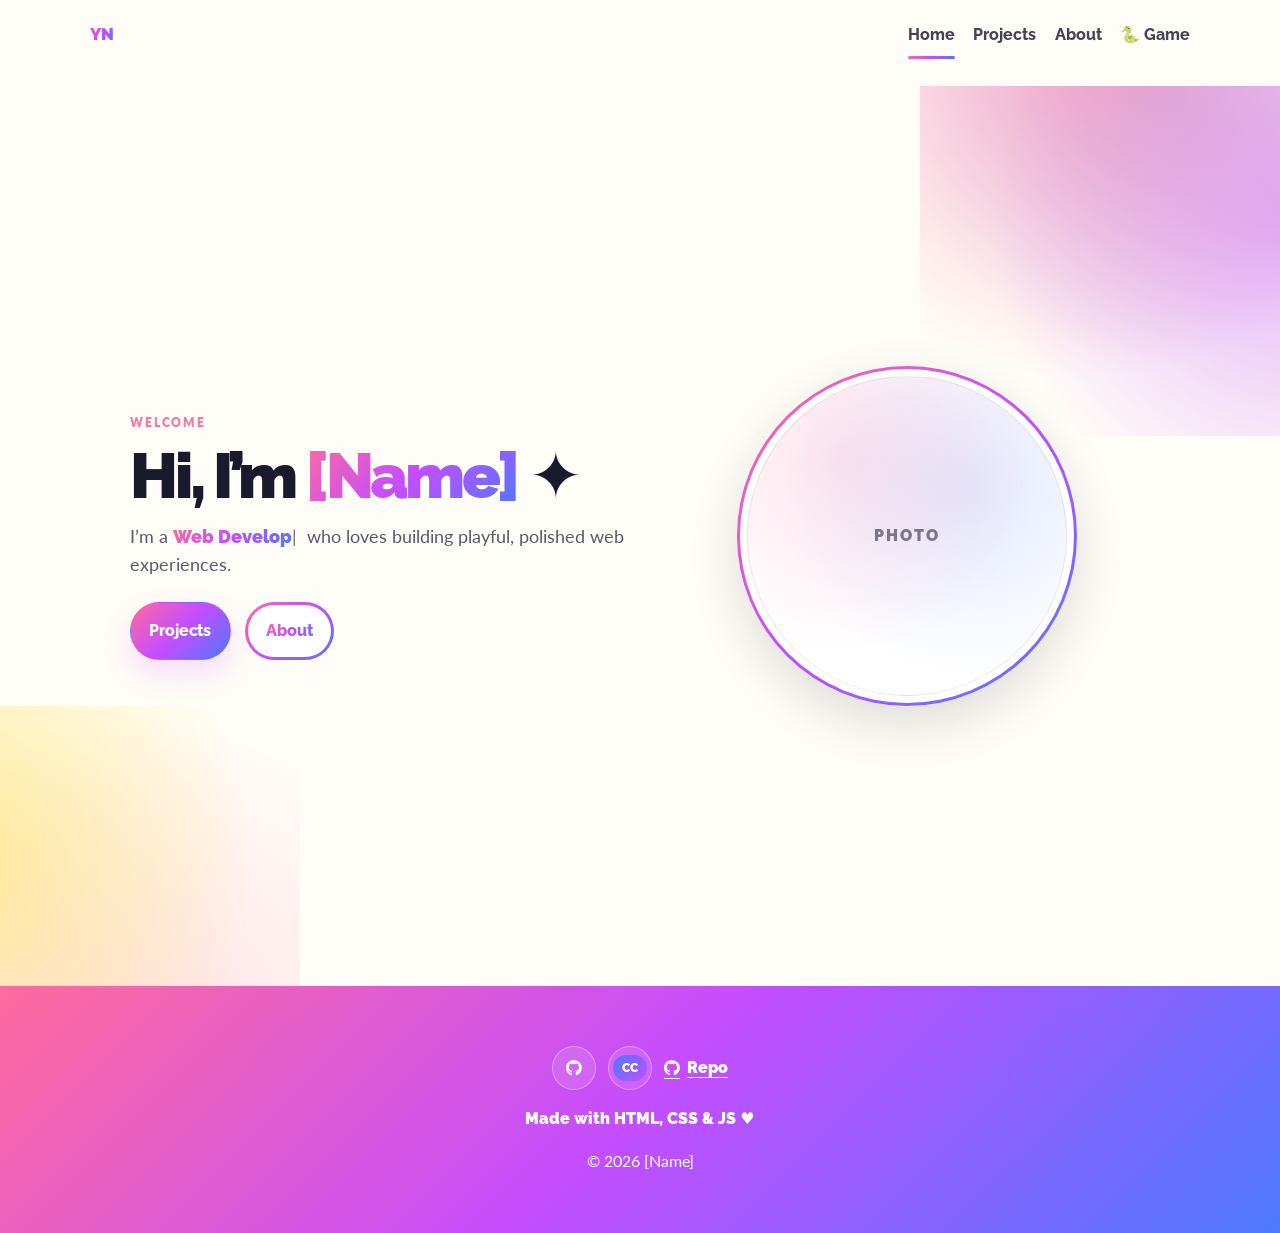
==== commit 68de13b2: "Snake Game Responsiveness" ====
--- a/index.html
+++ b/index.html
@@ -77,6 +77,11 @@
               ><span class="typing-cursor" aria-hidden="true">|</span>
               <span class="muted"> who loves building playful, polished web experiences.</span>
             </p>
+
+            <div class="hero-actions">
+              <a class="button button-primary magnetic" href="./projects.html">Projects</a>
+              <a class="button button-outline magnetic" href="./about.html"><span>About</span></a>
+            </div>
           </div>
 
           <div aria-label="Profile photo">
--- a/css/style.css
+++ b/css/style.css
@@ -786,6 +786,8 @@
   box-shadow: 0 20px 60px rgba(196, 77, 255, 0.15), 0 8px 24px rgba(255, 107, 157, 0.1);
   padding: 24px;
   display: inline-block;
+  max-width: 100%;
+  box-sizing: border-box;
 }
 
 .game-topbar {
@@ -808,9 +810,10 @@
 }
 
 .canvas-wrap {
-  width: 400px;
-  max-width: 90vw;
+  width: min(400px, 100%);
+  max-width: min(400px, 90vw);
   margin: 0 auto;
+  overflow: hidden;
 }
 
 #gameCanvas {
@@ -836,6 +839,7 @@
   border: none;
   border-radius: 50px;
   padding: 14px 48px;
+  min-height: 48px;
   font-size: 1.1rem;
   font-weight: 700;
   font-family: var(--font-head);
@@ -843,6 +847,7 @@
   letter-spacing: 0.05em;
   box-shadow: 0 8px 24px rgba(196, 77, 255, 0.4);
   transition: transform var(--ease-standard), box-shadow var(--ease-standard);
+  -webkit-tap-highlight-color: transparent;
 }
 
 .game-cta:hover,
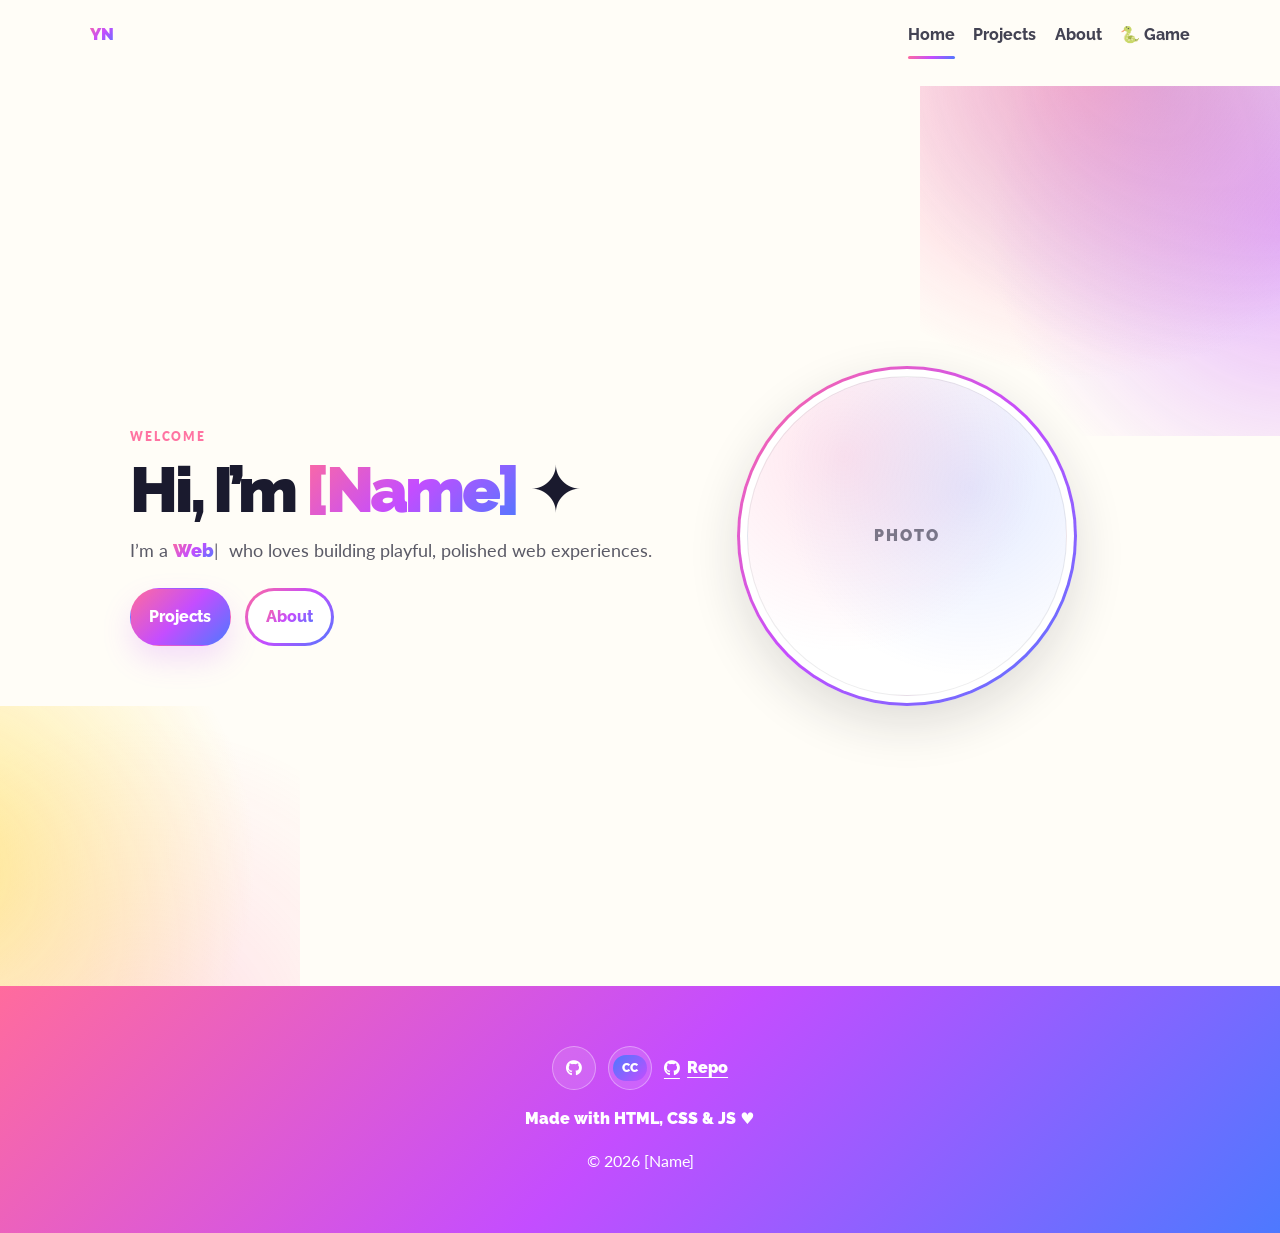
==== commit 8fbbad2e: "Hover effect changes" ====
--- a/index.html
+++ b/index.html
@@ -79,8 +79,8 @@
             </p>
 
             <div class="hero-actions">
-              <a class="button button-primary magnetic" href="./projects.html">Projects</a>
-              <a class="button button-outline magnetic" href="./about.html"><span>About</span></a>
+              <a class="button button-primary" href="./projects.html">Projects</a>
+              <a class="button button-outline" href="./about.html"><span>About</span></a>
             </div>
           </div>
 
--- a/css/style.css
+++ b/css/style.css
@@ -386,6 +386,19 @@
   -webkit-text-fill-color: #fff;
   color: #fff;
   background: none;
+}
+
+/* Home hero CTAs: stable hover — no translate (avoids jump / magnetic jitter) */
+.hero-actions .button-primary:hover,
+.hero-actions .button-primary:focus-visible {
+  transform: scale(1.02);
+  box-shadow: 0 12px 28px rgba(196, 77, 255, 0.22);
+}
+
+.hero-actions .button-outline:hover,
+.hero-actions .button-outline:focus-visible {
+  transform: scale(1.02);
+  box-shadow: 0 10px 26px rgba(196, 77, 255, 0.12);
 }
 
 /* Sections */
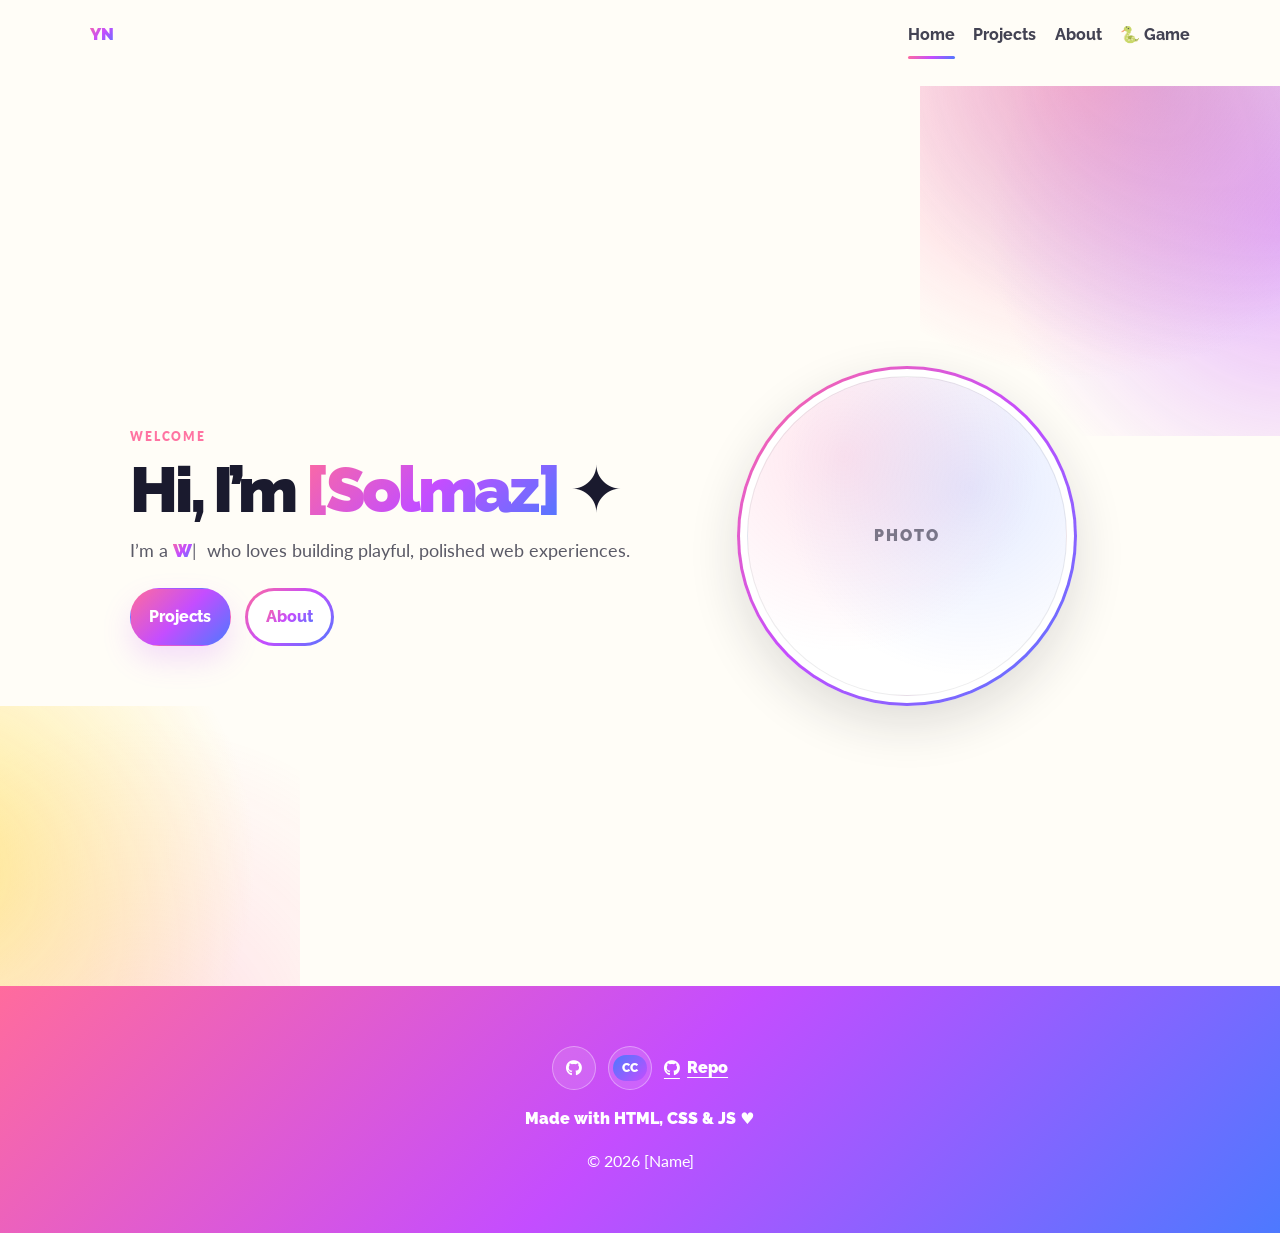
==== commit 13dbfb5b: "Home page name change" ====
--- a/index.html
+++ b/index.html
@@ -68,7 +68,7 @@
           <div>
             <p class="label">Welcome</p>
             <h1>
-              <span>Hi, I’m </span><span class="grad-text" id="heroName" data-text="[Name]">[Name]</span><span> ✦</span>
+              <span>Hi, I’m </span><span class="grad-text" id="heroName" data-text="[Solmaz]">[Solmaz]</span><span> ✦</span>
             </h1>
 
             <p class="hero-subtitle">
--- a/css/style.css
+++ b/css/style.css
@@ -790,14 +790,14 @@
   display: flex;
   justify-content: center;
   align-items: center;
-  padding: 40px 20px;
+  padding: clamp(16px, 4vw, 40px) clamp(12px, 3vw, 20px);
 }
 
 .game-card {
   background: #fff;
   border-radius: 24px;
   box-shadow: 0 20px 60px rgba(196, 77, 255, 0.15), 0 8px 24px rgba(255, 107, 157, 0.1);
-  padding: 24px;
+  padding: clamp(16px, 4vw, 24px);
   display: inline-block;
   max-width: 100%;
   box-sizing: border-box;
@@ -806,7 +806,8 @@
 .game-topbar {
   display: flex;
   justify-content: center;
-  gap: 16px;
+  flex-wrap: wrap;
+  gap: 12px 16px;
   margin-bottom: 14px;
 }
 
@@ -814,24 +815,25 @@
   background: linear-gradient(135deg, var(--grad-1), var(--grad-2));
   color: #fff;
   font-family: var(--font-head);
-  font-size: 1rem;
+  font-size: clamp(0.85rem, 2.8vw, 1rem);
   font-weight: 700;
-  padding: 8px 24px;
+  padding: 8px clamp(14px, 4vw, 24px);
   border-radius: 50px;
-  min-width: 120px;
+  min-width: min(120px, 42vw);
   text-align: center;
+  box-sizing: border-box;
 }
 
 .canvas-wrap {
-  width: min(400px, 100%);
-  max-width: min(400px, 90vw);
+  width: 100%;
+  max-width: min(400px, calc(100vw - 2.5rem));
   margin: 0 auto;
   overflow: hidden;
+  aspect-ratio: 1 / 1;
 }
 
 #gameCanvas {
-  width: 400px;
-  max-width: 90vw;
+  width: 100%;
   height: auto;
   display: block;
   touch-action: none;
@@ -948,9 +950,11 @@
 
 .game-hint {
   color: #888;
-  font-size: 0.85rem;
+  font-size: clamp(0.75rem, 2.5vw, 0.85rem);
   text-align: center;
   margin: 14px 0 0;
+  line-height: 1.45;
+  padding: 0 4px;
 }
 
 /* Footer */
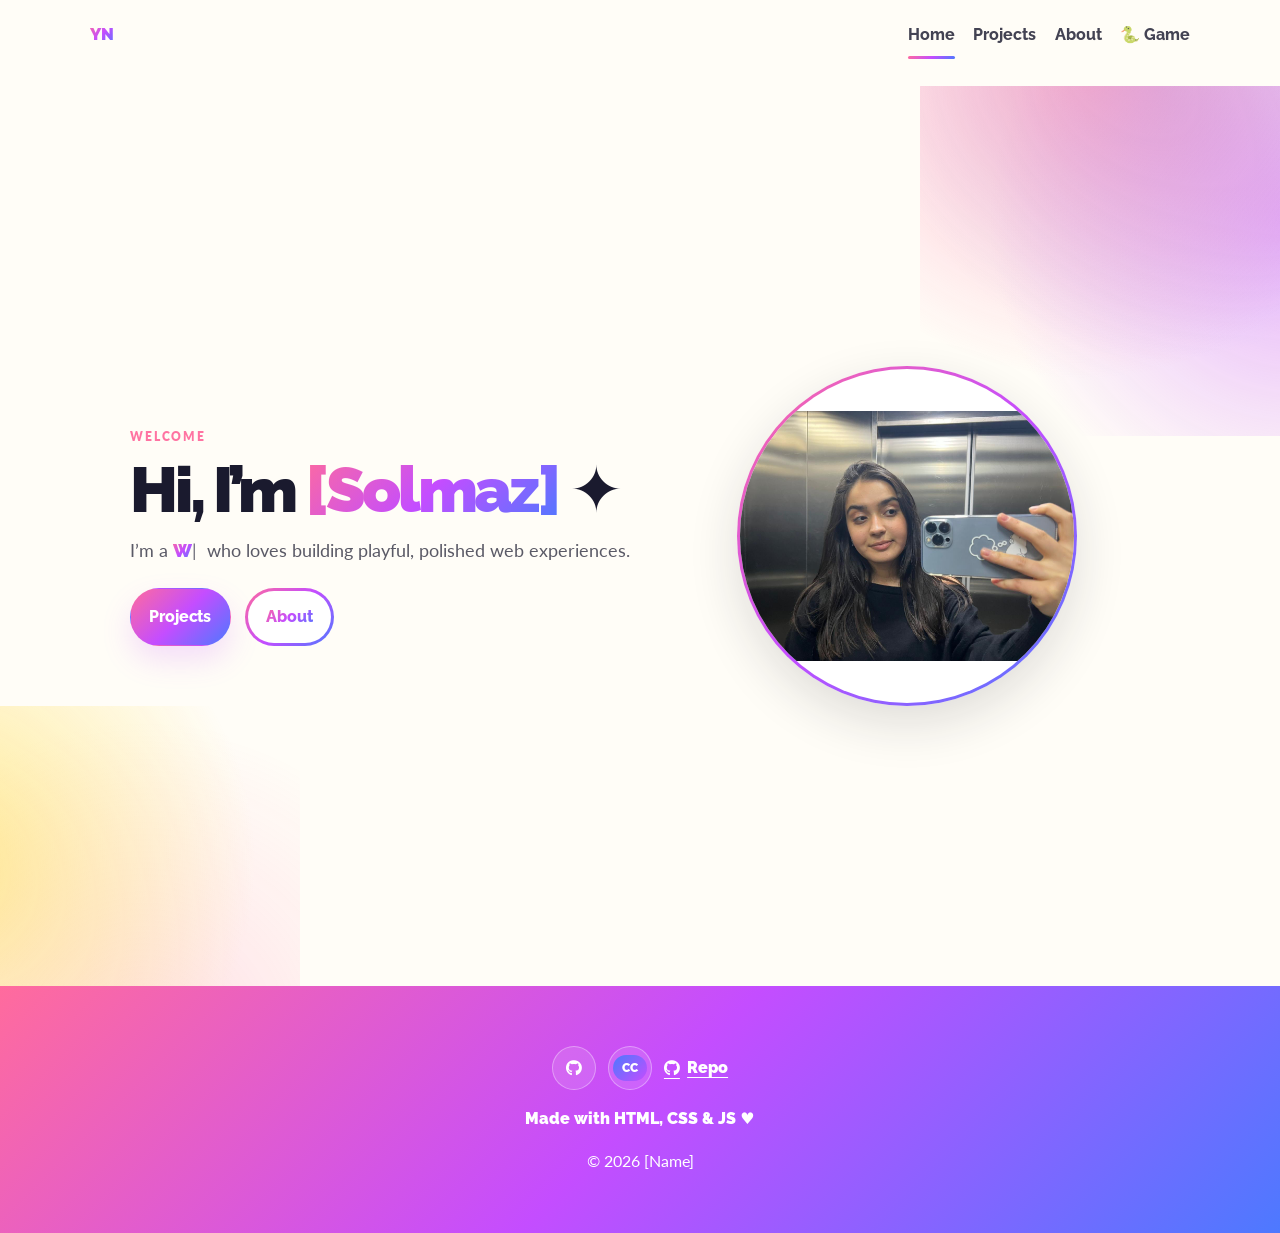
==== commit 80b09871: "profile photo added" ====
--- a/index.html
+++ b/index.html
@@ -86,7 +86,7 @@
 
           <div aria-label="Profile photo">
             <div class="ring-photo" role="img" aria-label="Profile photo placeholder">
-              <div class="photo-placeholder">Photo</div>
+              <img src="images/profile.jpg" alt="Profile photo">
             </div>
           </div>
         </div>
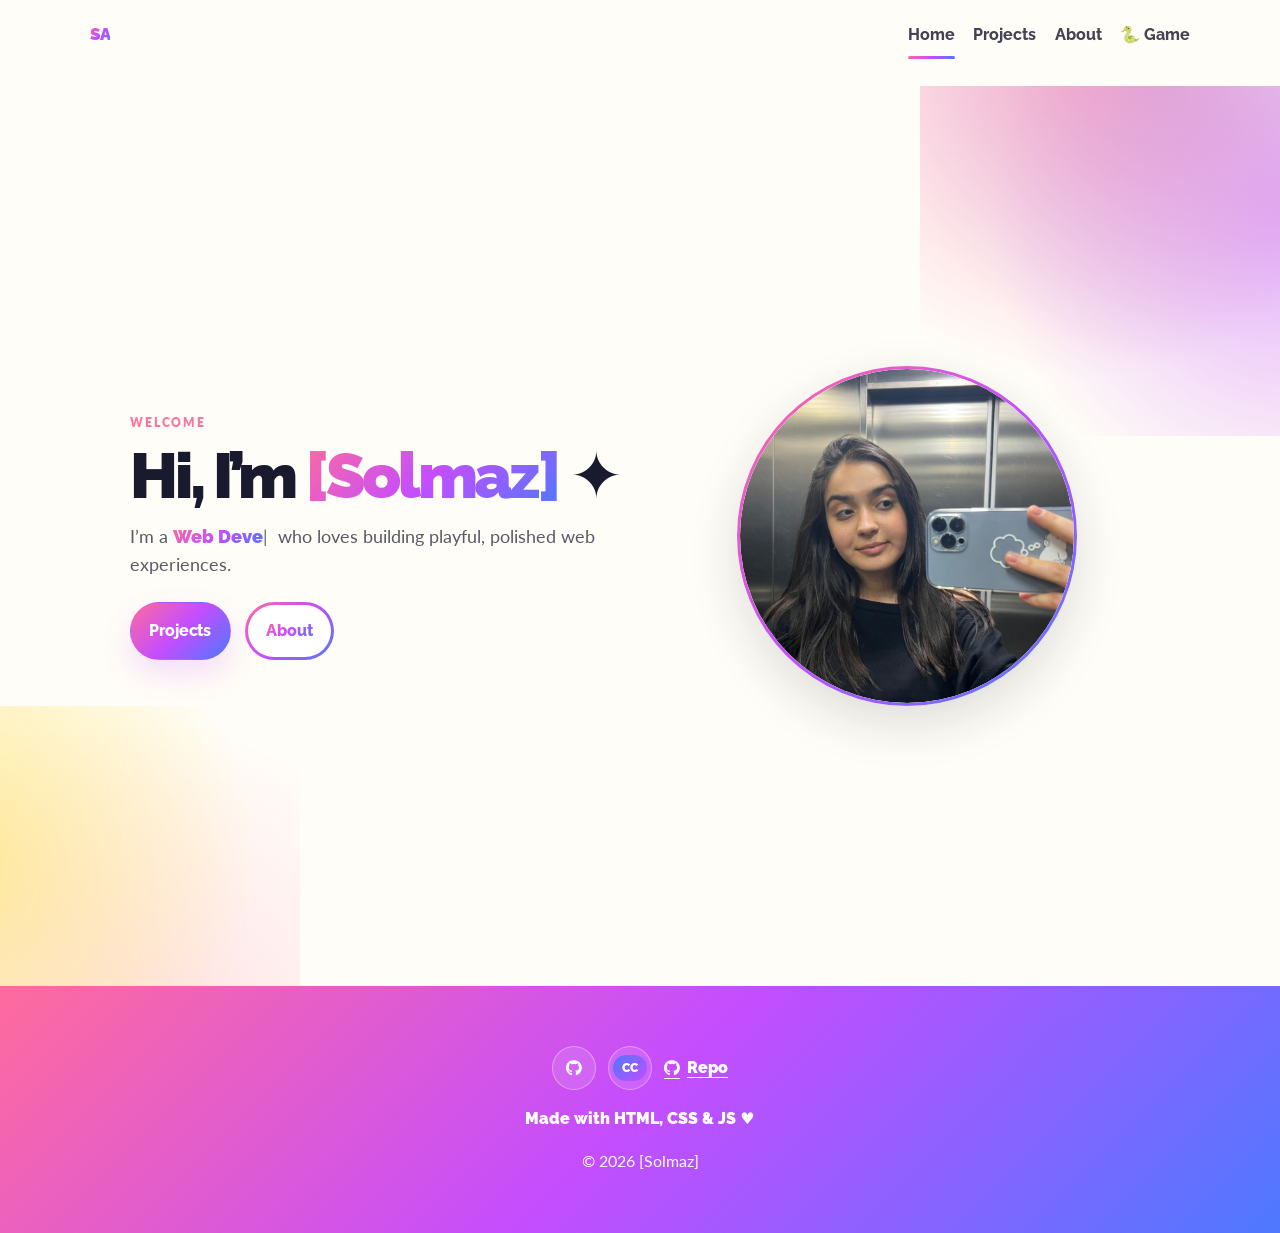
==== commit 1c5f14e6: "Projects Page Text chnages" ====
--- a/index.html
+++ b/index.html
@@ -31,7 +31,7 @@
       <nav class="nav" aria-label="Primary">
         <div class="container nav-inner">
           <a class="brand" href="./index.html" aria-label="Home">
-            <span class="brand-mark grad-text">YN</span>
+            <span class="brand-mark grad-text">SA</span>
           </a>
 
           <button
@@ -101,7 +101,7 @@
           </a>
           <a
             class="footer-icon"
-            href="https://www.codecademy.com/profiles/solmazadg09"
+            href="https://www.codecademy.com/profiles/solmaz.adg"
             target="_blank"
             rel="noopener"
             aria-label="Codecademy Profile"
@@ -121,7 +121,7 @@
         </div>
 
         <div class="footer-tagline">Made with HTML, CSS &amp; JS ♥</div>
-        <div>© <span id="year">2026</span> [Name]</div>
+        <div>© <span id="year">2026</span> [Solmaz]</div>
       </div>
     </footer>
   </body>
--- a/css/style.css
+++ b/css/style.css
@@ -532,6 +532,14 @@
   letter-spacing: 0.12em;
   text-transform: uppercase;
   color: rgba(26, 26, 46, 0.55);
+}
+
+.ring-photo img {
+  width: 100%;
+  height: 100%;
+  object-fit: cover;
+  border-radius: 50%;
+  display: block;
 }
 
 .blob {
